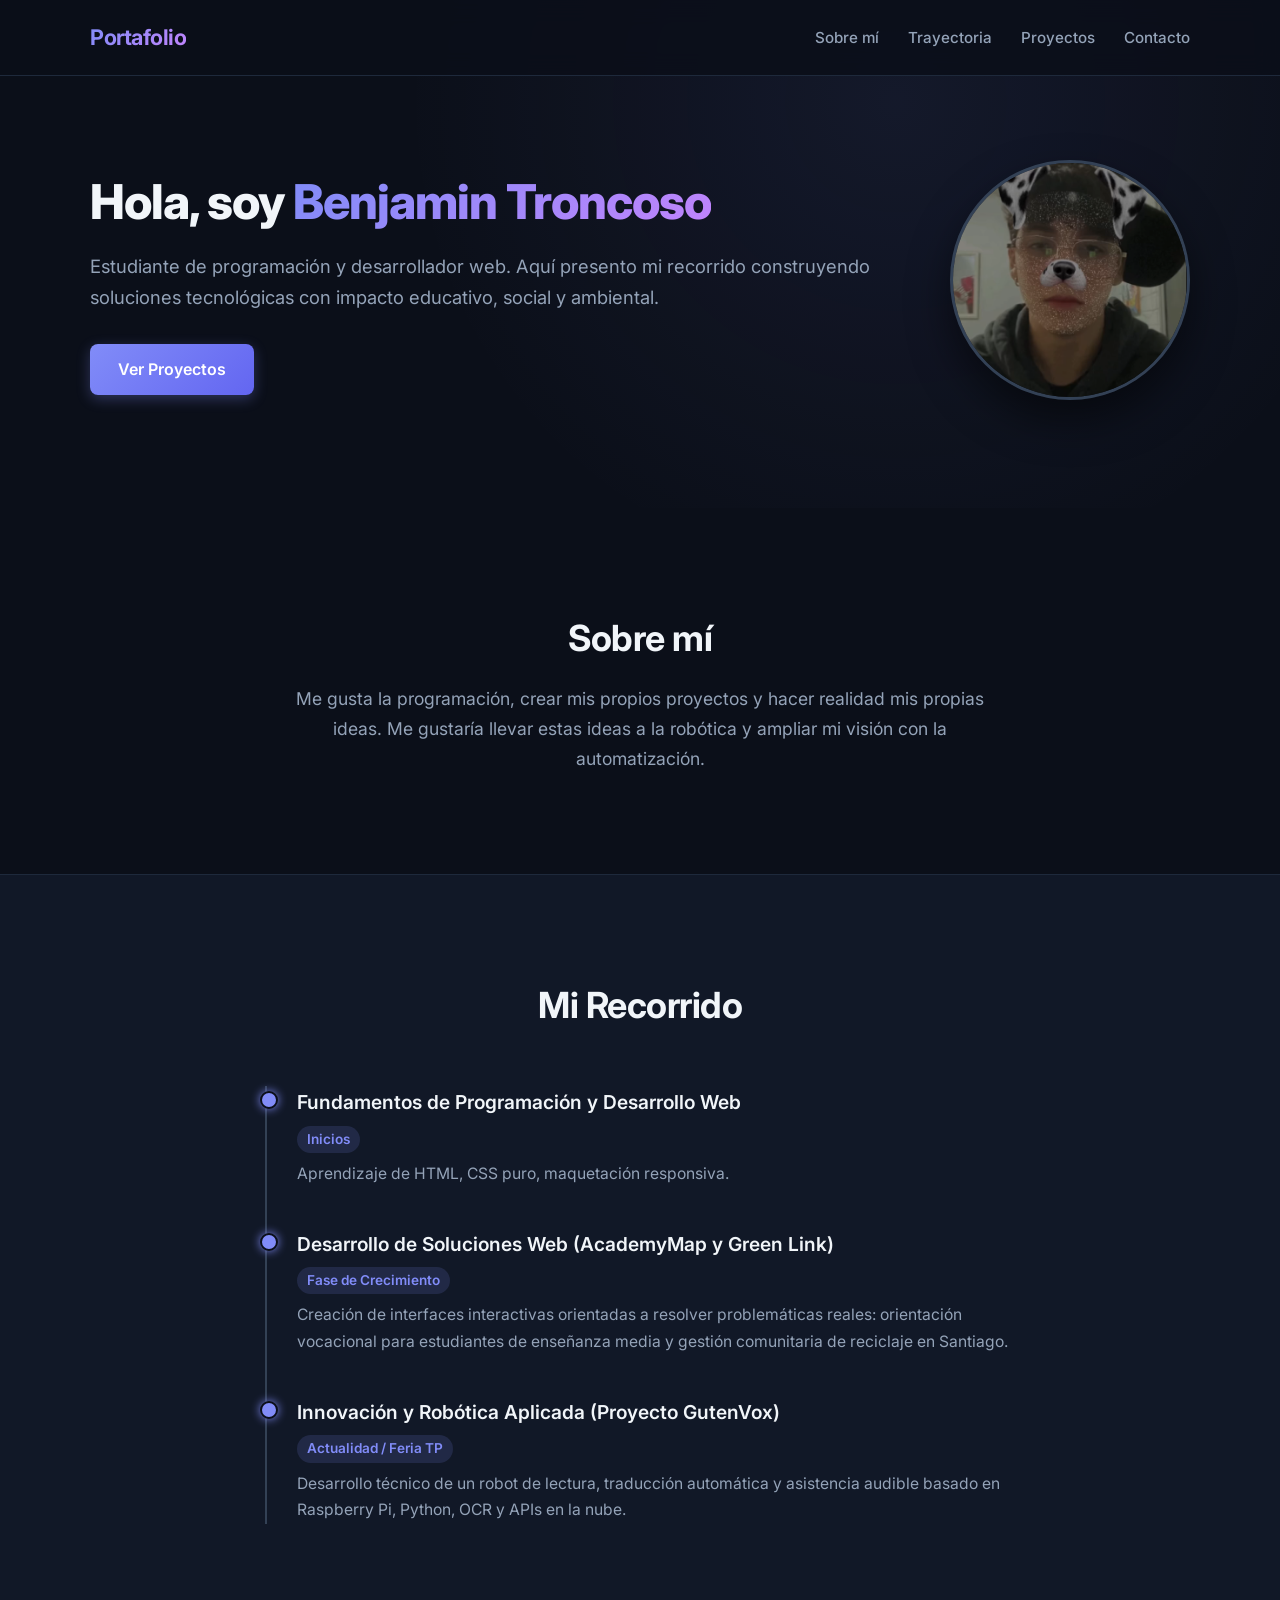
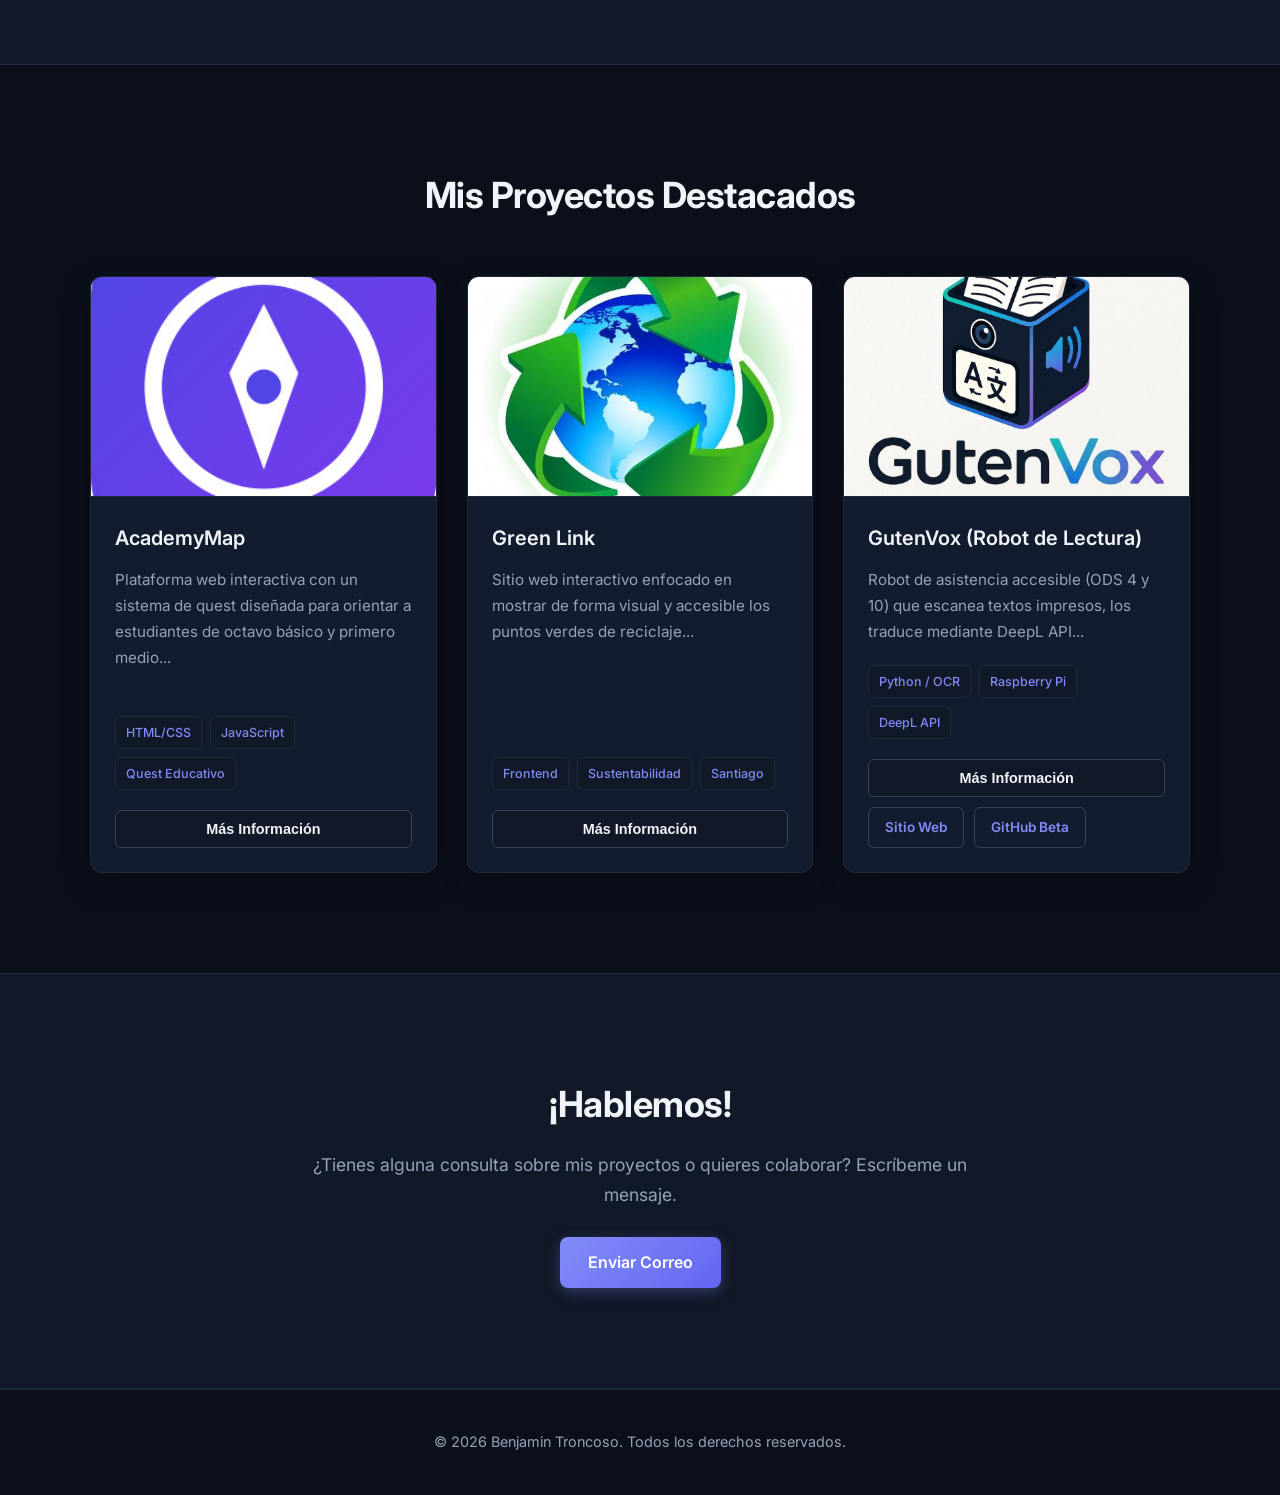
==== index.html @ bd40d774 "ready" ====
<!DOCTYPE html>
<html lang="es">
<head>
    <meta charset="UTF-8">
    <meta name="viewport" content="width=device-width, initial-scale=1.0">
    <title>Benjamin Troncoso | Portafolio de Programación</title>
    <link rel="stylesheet" href="static/css/style.css">
    <link href="https://fonts.googleapis.com/css2?family=Inter:wght@300;400;500;600;700;800&display=swap" rel="stylesheet">
</head>
<body>

    <!-- Header / Barra de Navegación -->
    <header class="header">
        <div class="container nav-container">
            <h1 class="logo"><span>Portafolio</span></h1>
            <nav class="nav">
                <a href="#sobre-mi">Sobre mí</a>
                <a href="#trayectoria">Trayectoria</a>
                <a href="#proyectos">Proyectos</a>
                <a href="#contacto">Contacto</a>
            </nav>
        </div>
    </header>

    <!-- Sección Hero / Presentación -->
    <section class="hero">
        <div class="container hero-content">
            <div class="hero-text">
                <h2>Hola, soy <span class="highlight">Benjamin Troncoso</span></h2>
                <p>Estudiante de programación y desarrollador web. Aquí presento mi recorrido construyendo soluciones tecnológicas con impacto educativo, social y ambiental.</p>
                <a href="#proyectos" class="btn">Ver Proyectos</a>
            </div>
            <div class="hero-image">
                <img src="images/avatar.png" alt="Foto de perfil">
            </div>
        </div>
    </section>

    <!-- Sección Sobre Mí -->
    <section id="sobre-mi" class="section">
        <div class="container">
            <h3 class="section-title">Sobre mí</h3>
            <p class="section-desc">Me gusta la programación, crear mis propios proyectos y hacer realidad mis propias ideas. Me gustaría llevar estas ideas a la robótica y ampliar mi visión con la automatización.</p>
        </div>
    </section>

    <!-- Sección Trayectoria -->
    <section id="trayectoria" class="section bg-light">
        <div class="container">
            <h3 class="section-title">Mi Recorrido</h3>
            <div class="timeline">
                <div class="timeline-item">
                    <h4>Fundamentos de Programación y Desarrollo Web</h4>
                    <span class="date">Inicios</span>
                    <p>Aprendizaje de HTML, CSS puro, maquetación responsiva.</p>
                </div>
                <div class="timeline-item">
                    <h4>Desarrollo de Soluciones Web (AcademyMap y Green Link)</h4>
                    <span class="date">Fase de Crecimiento</span>
                    <p>Creación de interfaces interactivas orientadas a resolver problemáticas reales: orientación vocacional para estudiantes de enseñanza media y gestión comunitaria de reciclaje en Santiago.</p>
                </div>
                <div class="timeline-item">
                    <h4>Innovación y Robótica Aplicada (Proyecto GutenVox)</h4>
                    <span class="date">Actualidad / Feria TP</span>
                    <p>Desarrollo técnico de un robot de lectura, traducción automática y asistencia audible basado en Raspberry Pi, Python, OCR y APIs en la nube.</p>
                </div>
            </div>
        </div>
    </section>

    <!-- Sección Proyectos -->
    <section id="proyectos" class="section">
        <div class="container">
            <h3 class="section-title">Mis Proyectos Destacados</h3>
            <div class="projects-grid">
                
                <!-- Proyecto 1: AcademyMap -->
                <div class="card">
                    <img src="images/academymap.jpg" alt="AcademyMap">
                    <div class="card-body">
                        <div>
                            <h4>AcademyMap</h4>
                            <p>Plataforma web interactiva con un sistema de quest diseñada para orientar a estudiantes de octavo básico y primero medio...</p>
                        </div>
                        <div>
                            <div class="tags">
                                <span>HTML/CSS</span>
                                <span>JavaScript</span>
                                <span>Quest Educativo</span>
                            </div>
                            <button class="btn-info" onclick="openModal('AcademyMap', 'AcademyMap es una plataforma web interactiva desarrollada para facilitar la transición de los estudiantes de educación básica a la enseñanza media. Utiliza un sistema de misiones (quests) gamificado para que los jóvenes descubran sus habilidades y los establecimientos técnico-profesionales que mejor se adapten a su perfil vocacional e intereses personales.', 'HTML/CSS, JavaScript, Quest Educativo')">Más Información</button>
                        </div>
                    </div>
                </div>

                <!-- Proyecto 2: Green Link -->
                <div class="card">
                    <img src="images/greenlink.jpg" alt="Green Link">
                    <div class="card-body">
                        <div>
                            <h4>Green Link</h4>
                            <p>Sitio web interactivo enfocado en mostrar de forma visual y accesible los puntos verdes de reciclaje...</p>
                        </div>
                        <div>
                            <div class="tags">
                                <span>Frontend</span>
                                <span>Sustentabilidad</span>
                                <span>Santiago</span>
                            </div>
                            <button class="btn-info" onclick="openModal('Green Link', 'Green Link es una solución web enfocada en la sustentabilidad urbana en Santiago de Chile. Su objetivo principal es conectar de forma rápida y visual a los ciudadanos con los puntos limpios, contenedores y centros de reciclaje disponibles en distintas comunas, promoviendo la gestión ambiental comunitaria.', 'Frontend, Sustentabilidad, Santiago')">Más Información</button>
                        </div>
                    </div>
                </div>

                <!-- Proyecto 3: GutenVox -->
                <div class="card">
                    <img src="images/gutenvox.jpg" alt="GutenVox">
                    <div class="card-body">
                        <div>
                            <h4>GutenVox (Robot de Lectura)</h4>
                            <p>Robot de asistencia accesible (ODS 4 y 10) que escanea textos impresos, los traduce mediante DeepL API...</p>
                        </div>
                        <div>
                            <div class="tags">
                                <span>Python / OCR</span>
                                <span>Raspberry Pi</span>
                                <span>DeepL API</span>
                            </div>
                            <button class="btn-info" onclick="openModal('GutenVox (Robot de Lectura y Traducción)', 'GutenVox es un proyecto avanzado de innovación tecnológica y robótica aplicada alineado con los Objetivos de Desarrollo Sostenible (ODS 4: Educación de Calidad y ODS 10: Reducción de las Desigualdades). El dispositivo está construido sobre Raspberry Pi con una cámara para escaneo OCR, procesamiento de texto en Python, traducción dinámica a través de DeepL API y síntesis de voz audible. Además, incluye una interfaz web integrada para el control y gestión remota.', 'Python / OCR, Raspberry Pi, DeepL API')">Más Información</button>
                            <div class="project-links" style="margin-top: 10px;">
                                <a href="https://benjaminquepasa.github.io/sitio-web/" target="_blank" class="btn-outline">Sitio Web</a>
                                <a href="https://github.com/ArsuPlayer/GutenVox_Web" target="_blank" class="btn-outline">GitHub Beta</a>
                            </div>
                        </div>
                    </div>
                </div>

            </div>
        </div>
    </section>

    <!-- Ventana Emergente (Modal) -->
    <div id="project-modal" class="modal-overlay">
        <div class="modal-container">
            <button class="modal-close" onclick="closeModal()">&times;</button>
            <h3 id="modal-title">Título del Proyecto</h3>
            <p id="modal-desc">Información detallada...</p>
            <div id="modal-tags" class="tags"></div>
        </div>
    </div>

    <!-- Sección Contacto -->
<section id="contacto" class="section bg-light">
    <div class="container text-center">
        <h3 class="section-title">¡Hablemos!</h3>
        <p class="section-desc">¿Tienes alguna consulta sobre mis proyectos o quieres colaborar? Escríbeme un mensaje.</p>
        <br>
        <a href="https://mail.google.com/mail/?view=cm&fs=1&to=tu-correo@example.com" target="_blank" class="btn">Enviar Correo</a>
    </div>
</section>

    <!-- Footer -->
    <footer class="footer">
        <div class="container">
            <p>&copy; 2026 Benjamin Troncoso. Todos los derechos reservados.</p>
        </div>
    </footer>

    <script src="js/main.js"></script>
</body>
</html>
---- static/css/style.css ----
:root {
    --primary-color: #818cf8;
    --primary-hover: #6366f1;
    --accent-glow: rgba(129, 140, 248, 0.15);
    --text-color: #f1f5f9;
    --text-muted: #94a3b8;
    --bg-color: #0b0f19;
    --bg-card: #131c2e;
    --bg-light: #111827;
    --border-color: #1e293b;
    --border-hover: #334155;
}

* {
    margin: 0;
    padding: 0;
    box-sizing: border-box;
    scroll-behavior: smooth;
}

body {
    font-family: 'Inter', sans-serif;
    color: var(--text-color);
    background-color: var(--bg-color);
    line-height: 1.7;
}

.container {
    width: 90%;
    max-width: 1100px;
    margin: 0 auto;
}

/* Header / Barra de Navegación con Efecto Glassmorphism */
.header {
    background: rgba(11, 15, 25, 0.85);
    backdrop-filter: blur(12px);
    -webkit-backdrop-filter: blur(12px);
    border-bottom: 1px solid var(--border-color);
    position: fixed;
    top: 0;
    width: 100%;
    z-index: 1000;
}

.nav-container {
    display: flex;
    justify-content: space-between;
    align-items: center;
    height: 75px;
}

.logo {
    font-size: 1.35rem;
    font-weight: 700;
    letter-spacing: -0.5px;
}

.logo span {
    background: linear-gradient(135deg, #818cf8, #c084fc);
    -webkit-background-clip: text;
    -webkit-text-fill-color: transparent;
}

.nav a {
    text-decoration: none;
    color: var(--text-muted);
    margin-left: 25px;
    font-weight: 500;
    font-size: 0.95rem;
    transition: color 0.3s ease;
}

.nav a:hover {
    color: var(--primary-color);
}

/* Sección Hero */
.hero {
    padding: 160px 0 100px;
    background: radial-gradient(circle at 70% 20%, rgba(129, 140, 248, 0.08) 0%, transparent 50%), var(--bg-color);
}

.hero-content {
    display: flex;
    align-items: center;
    justify-content: space-between;
    gap: 50px;
}

.hero-text {
    flex: 1;
}

.hero-text h2 {
    font-size: 3rem;
    font-weight: 800;
    margin-bottom: 20px;
    line-height: 1.2;
    letter-spacing: -1px;
}

.highlight {
    background: linear-gradient(135deg, #818cf8, #c084fc);
    -webkit-background-clip: text;
    -webkit-text-fill-color: transparent;
}

.hero-text p {
    font-size: 1.15rem;
    color: var(--text-muted);
    margin-bottom: 30px;
}

.hero-image {
    position: relative;
}

.hero-image::after {
    content: '';
    position: absolute;
    inset: -10px;
    border-radius: 50%;
    background: linear-gradient(135deg, var(--primary-color), #c084fc);
    z-index: -1;
    opacity: 0.3;
    filter: blur(15px);
}

.hero-image img {
    width: 240px;
    height: 240px;
    border-radius: 50%;
    object-fit: cover;
    border: 3px solid var(--border-hover);
    box-shadow: 0 20px 40px rgba(0, 0, 0, 0.5);
}

/* Botones */
.btn {
    display: inline-block;
    background: linear-gradient(135deg, var(--primary-color), #6366f1);
    color: #fff;
    padding: 12px 28px;
    border-radius: 8px;
    text-decoration: none;
    font-weight: 600;
    box-shadow: 0 4px 14px rgba(129, 140, 248, 0.3);
    transition: all 0.3s ease;
}

.btn:hover {
    transform: translateY(-2px);
    box-shadow: 0 6px 20px rgba(129, 140, 248, 0.45);
    background: linear-gradient(135deg, #6366f1, #4f46e5);
}

.project-links {
    margin-top: 15px;
    display: flex;
    gap: 10px;
}

.btn-outline {
    display: inline-block;
    border: 1px solid var(--border-hover);
    background: var(--bg-card);
    color: var(--primary-color);
    padding: 8px 16px;
    border-radius: 6px;
    text-decoration: none;
    font-size: 0.85rem;
    font-weight: 600;
    transition: all 0.3s ease;
}

.btn-outline:hover {
    border-color: var(--primary-color);
    background: var(--accent-glow);
    transform: translateY(-2px);
}

/* Botón de Información para Modal */
.btn-info {
    width: 100%;
    background: var(--bg-light);
    border: 1px solid var(--border-hover);
    color: var(--text-color);
    padding: 10px;
    border-radius: 6px;
    font-weight: 600;
    font-size: 0.9rem;
    cursor: pointer;
    margin-top: 15px;
    transition: all 0.3s ease;
}

.btn-info:hover {
    background: var(--accent-glow);
    border-color: var(--primary-color);
    color: var(--primary-color);
}

/* Secciones Generales */
.section {
    padding: 100px 0;
}

.bg-light {
    background-color: var(--bg-light);
    border-top: 1px solid var(--border-color);
    border-bottom: 1px solid var(--border-color);
}

.section-title {
    font-size: 2.25rem;
    font-weight: 700;
    margin-bottom: 15px;
    text-align: center;
    letter-spacing: -0.5px;
}

.section-desc {
    max-width: 700px;
    margin: 0 auto;
    text-align: center;
    color: var(--text-muted);
    font-size: 1.1rem;
}

/* Timeline / Trayectoria */
.timeline {
    max-width: 750px;
    margin: 50px auto 0;
    border-left: 2px solid var(--border-hover);
    padding-left: 30px;
    position: relative;
}

.timeline-item {
    margin-bottom: 40px;
    position: relative;
}

.timeline-item::before {
    content: '';
    position: absolute;
    left: -37px;
    top: 5px;
    width: 14px;
    height: 14px;
    border-radius: 50%;
    background: var(--primary-color);
    box-shadow: 0 0 10px var(--primary-color);
    border: 2px solid var(--bg-color);
}

.timeline-item h4 {
    font-size: 1.2rem;
    font-weight: 600;
    color: var(--text-color);
    margin-bottom: 6px;
}

.date {
    display: inline-block;
    font-size: 0.85rem;
    color: var(--primary-color);
    font-weight: 600;
    margin-bottom: 8px;
    background: var(--accent-glow);
    padding: 2px 10px;
    border-radius: 20px;
}

.timeline-item p {
    color: var(--text-muted);
    font-size: 0.98rem;
}

/* Proyectos Grid */
.projects-grid {
    display: grid;
    grid-template-columns: repeat(auto-fit, minmax(320px, 1fr));
    gap: 30px;
    margin-top: 50px;
}

.card {
    background: var(--bg-card);
    border: 1px solid var(--border-color);
    border-radius: 12px;
    overflow: hidden;
    transition: all 0.3s ease;
    display: flex;
    flex-direction: column;
    justify-content: space-between;
    box-shadow: 0 10px 30px rgba(0, 0, 0, 0.2);
}

.card:hover {
    transform: translateY(-6px);
    border-color: var(--border-hover);
    box-shadow: 0 20px 40px rgba(0, 0, 0, 0.4);
}

.card img {
    width: 100%;
    height: 220px;
    object-fit: cover;
    border-bottom: 1px solid var(--border-color);
    transition: transform 0.5s ease;
}

.card:hover img {
    transform: scale(1.03);
}

.card-body {
    padding: 24px;
    flex-grow: 1;
    display: flex;
    flex-direction: column;
    justify-content: space-between;
}

.card-body h4 {
    font-size: 1.25rem;
    font-weight: 600;
    margin-bottom: 12px;
    color: var(--text-color);
}

.card-body p {
    color: var(--text-muted);
    font-size: 0.95rem;
    margin-bottom: 20px;
}

.tags {
    display: flex;
    flex-wrap: wrap;
    gap: 8px;
    margin-bottom: 5px;
}

.tags span {
    background: var(--bg-light);
    border: 1px solid var(--border-color);
    color: var(--primary-color);
    padding: 5px 10px;
    font-size: 0.78rem;
    font-weight: 500;
    border-radius: 6px;
}

/* Ventana Emergente (Modal) */
.modal-overlay {
    position: fixed;
    top: 0;
    left: 0;
    width: 100%;
    height: 100%;
    background: rgba(11, 15, 25, 0.8);
    backdrop-filter: blur(8px);
    -webkit-backdrop-filter: blur(8px);
    display: flex;
    justify-content: center;
    align-items: center;
    opacity: 0;
    visibility: hidden;
    transition: all 0.3s ease;
    z-index: 2000;
}

.modal-overlay.active {
    opacity: 1;
    visibility: visible;
}

.modal-container {
    background: var(--bg-card);
    border: 1px solid var(--border-hover);
    padding: 35px;
    border-radius: 16px;
    max-width: 550px;
    width: 90%;
    position: relative;
    box-shadow: 0 25px 50px rgba(0, 0, 0, 0.6);
    transform: translateY(20px);
    transition: transform 0.3s ease;
}

.modal-overlay.active .modal-container {
    transform: translateY(0);
}

.modal-close {
    position: absolute;
    top: 15px;
    right: 20px;
    background: none;
    border: none;
    color: var(--text-muted);
    font-size: 2rem;
    cursor: pointer;
    transition: color 0.2s;
    line-height: 1;
}

.modal-close:hover {
    color: var(--text-color);
}

.modal-container h3 {
    font-size: 1.5rem;
    font-weight: 700;
    margin-bottom: 15px;
    color: var(--text-color);
}

.modal-container p {
    color: var(--text-muted);
    font-size: 1.05rem;
    line-height: 1.6;
    margin-bottom: 25px;
}

/* Footer */
.footer {
    text-align: center;
    padding: 40px 0;
    border-top: 1px solid var(--border-color);
    font-size: 0.9rem;
    color: var(--text-muted);
    background: var(--bg-color);
}

.text-center {
    text-align: center;
}

/* Responsive para dispositivos móviles */
@media (max-width: 768px) {
    .hero-content {
        flex-direction: column-reverse;
        text-align: center;
    }
    .hero-text h2 {
        font-size: 2.25rem;
    }
    .project-links {
        justify-content: center;
    }
    .nav {
        display: none; 
    }
}
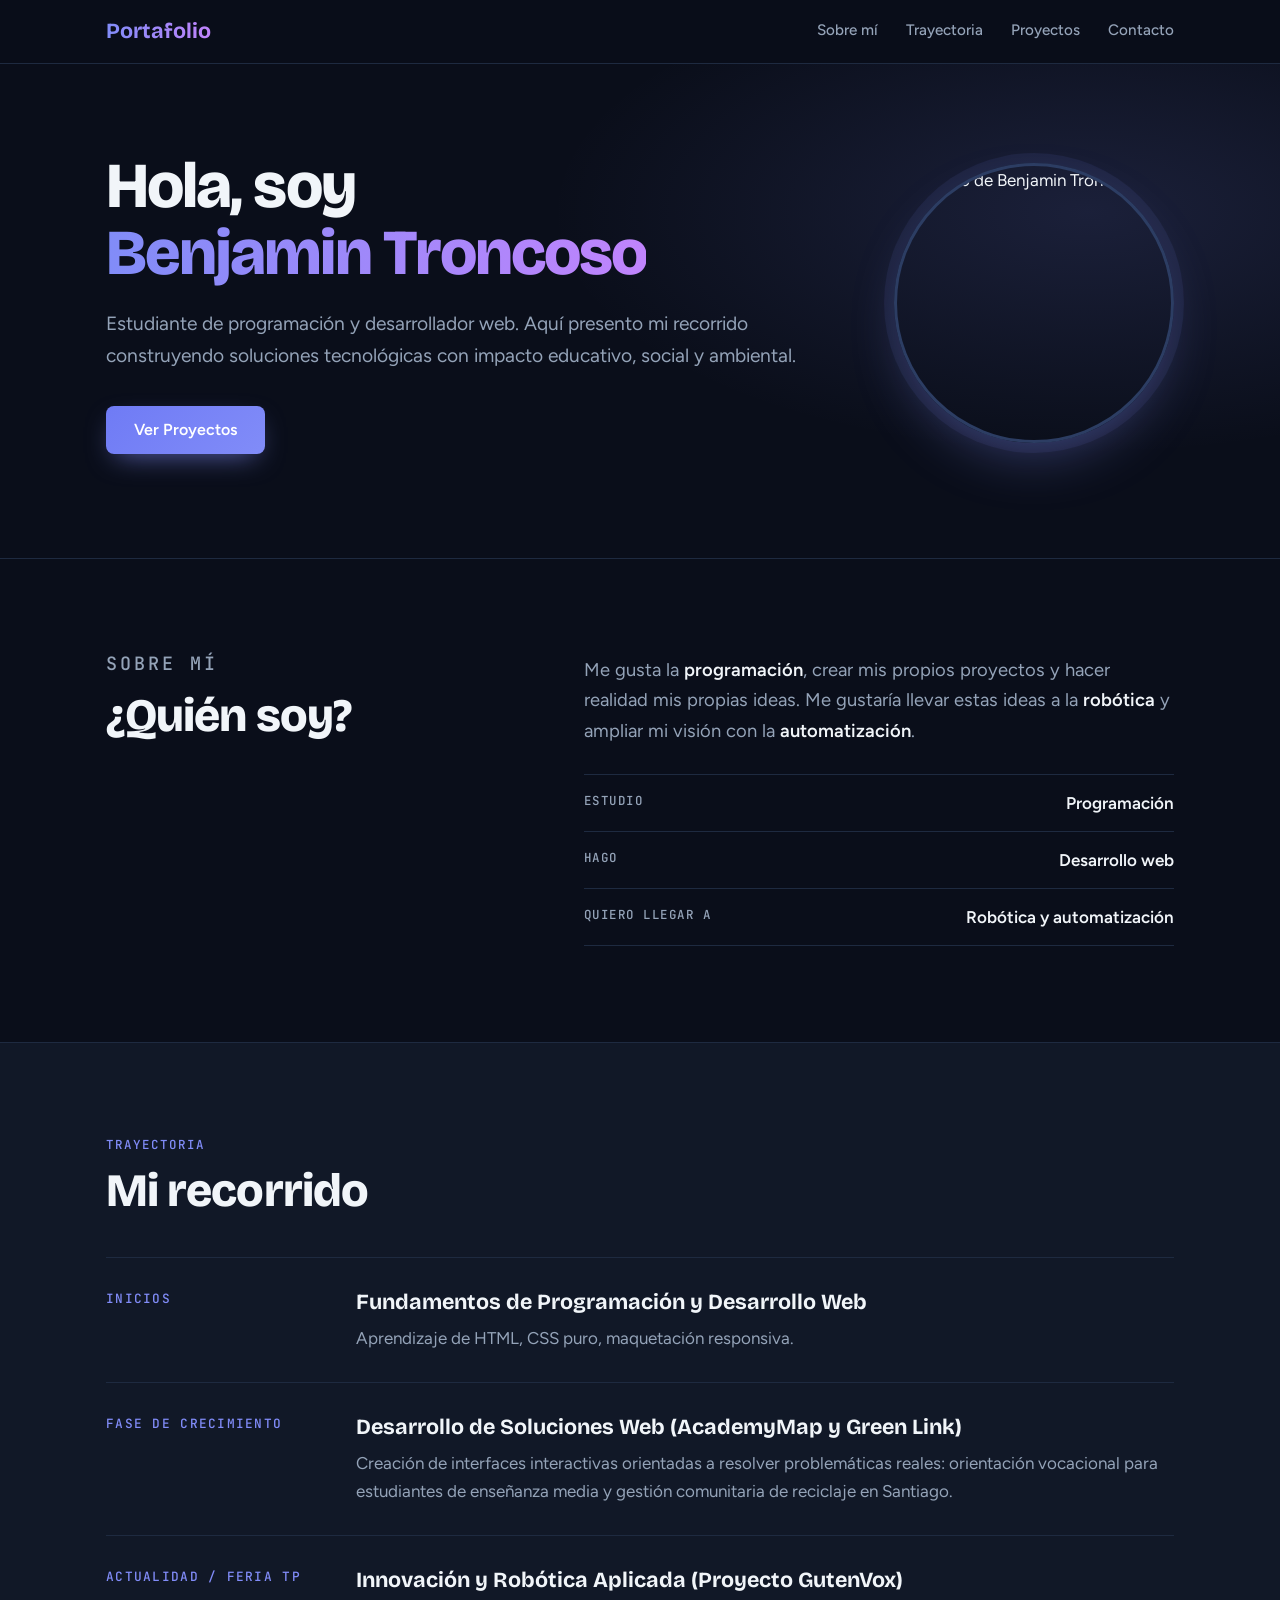
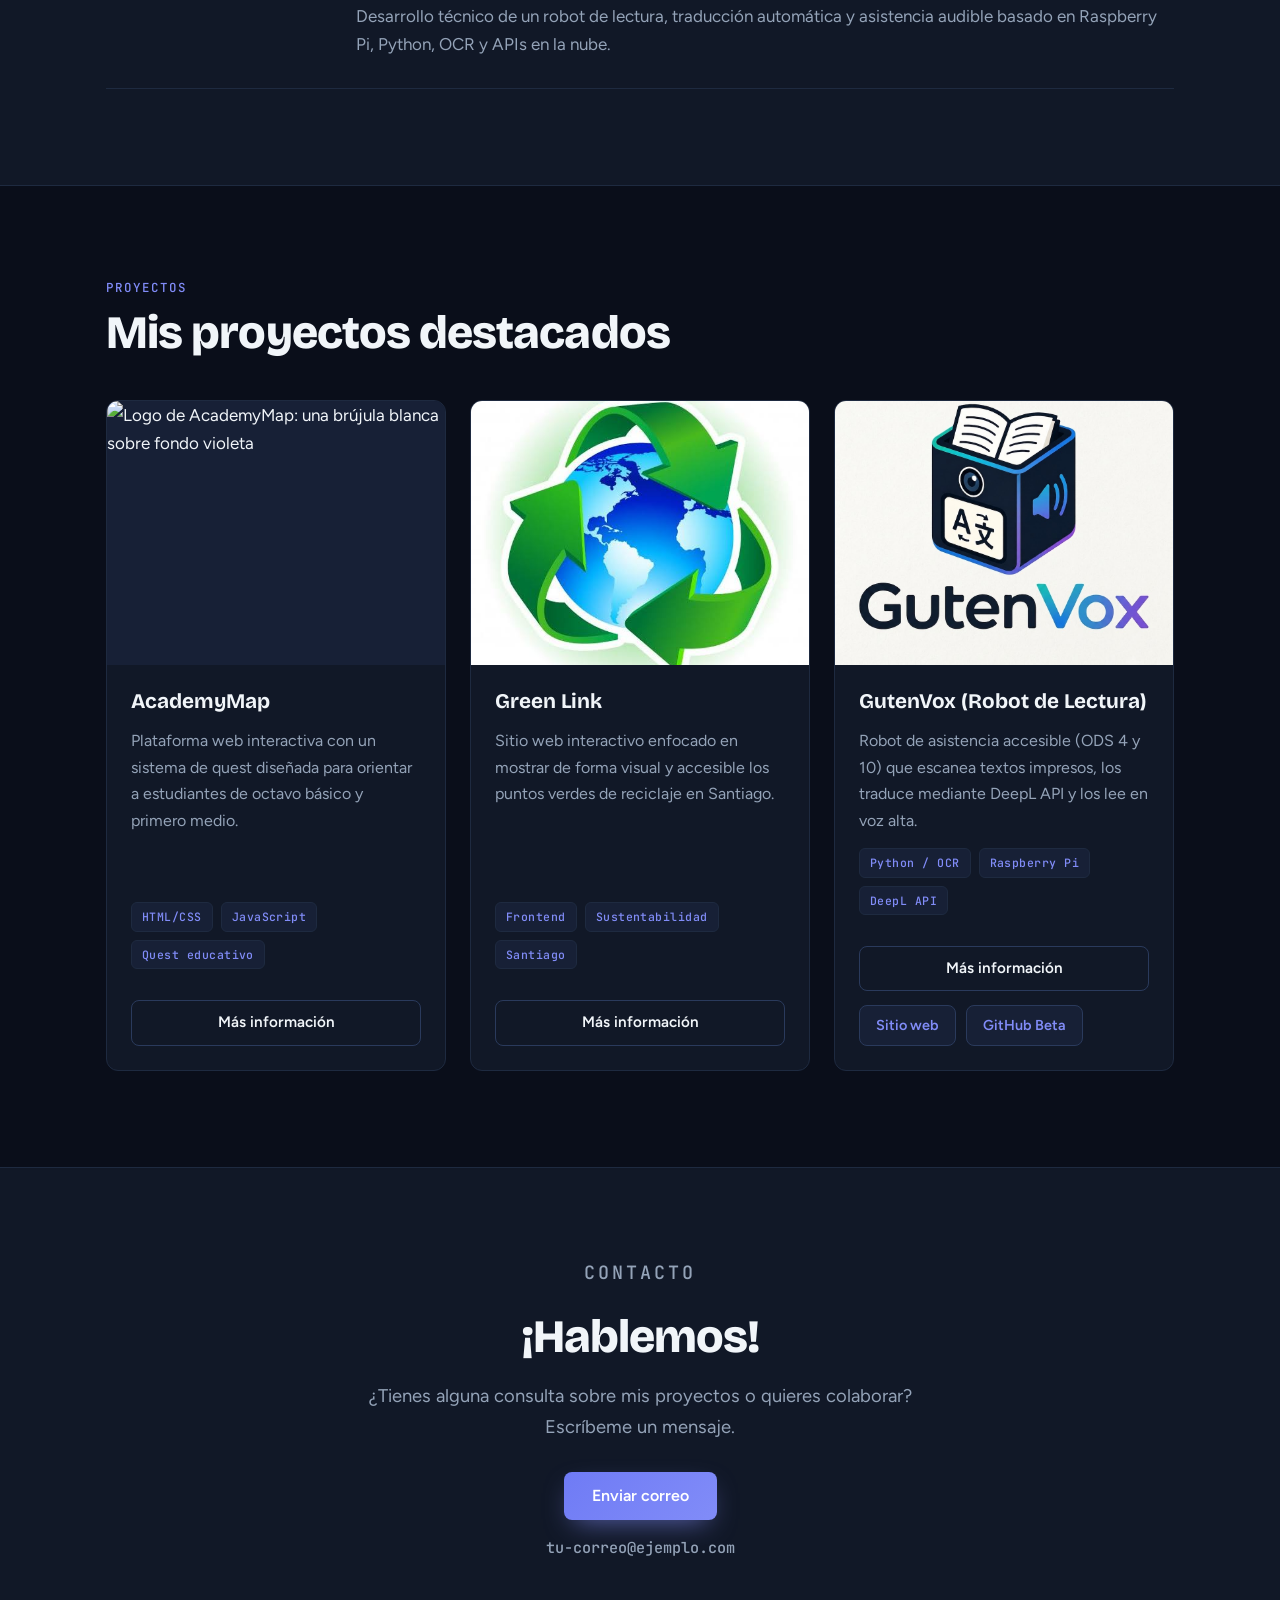
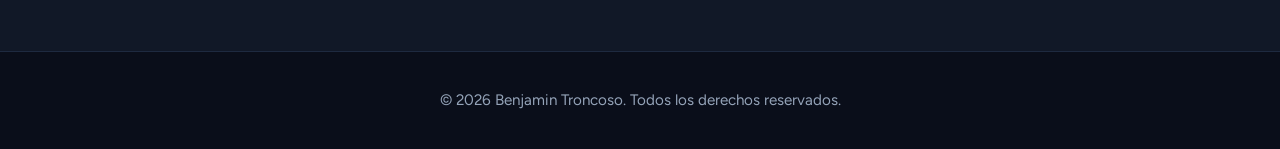
==== commit 1d111aab: "ready" ====
--- a/index.html
+++ b/index.html
@@ -1,171 +1,146 @@
 <!DOCTYPE html>
 <html lang="es">
 <head>
-    <meta charset="UTF-8">
-    <meta name="viewport" content="width=device-width, initial-scale=1.0">
-    <title>Benjamin Troncoso | Portafolio de Programación</title>
-    <link rel="stylesheet" href="static/css/style.css">
-    <link href="https://fonts.googleapis.com/css2?family=Inter:wght@300;400;500;600;700;800&display=swap" rel="stylesheet">
+  <meta charset="UTF-8">
+  <meta name="viewport" content="width=device-width, initial-scale=1">
+  <title>Portafolio | Benjamin Troncoso</title>
+  <link rel="preconnect" href="https://fonts.googleapis.com">
+  <link rel="preconnect" href="https://fonts.gstatic.com" crossorigin>
+  <link rel="stylesheet" href="https://fonts.googleapis.com/css2?family=Bricolage+Grotesque:opsz,wght@12..96,600;12..96,700;12..96,800&family=Figtree:wght@400;500;600&family=JetBrains+Mono:wght@500&display=swap">
+  <link rel="stylesheet" href="static/css/style.css">
 </head>
 <body>
+<header class="top">
+  <div class="wrap">
+    <a class="brand" href="#inicio">Portafolio</a>
+    <nav aria-label="Principal">
+      <a href="#sobre-mi">Sobre mí</a>
+      <a href="#trayectoria">Trayectoria</a>
+      <a href="#proyectos">Proyectos</a>
+      <a href="#contacto">Contacto</a>
+    </nav>
+  </div>
+</header>
 
-    <!-- Header / Barra de Navegación -->
-    <header class="header">
-        <div class="container nav-container">
-            <h1 class="logo"><span>Portafolio</span></h1>
-            <nav class="nav">
-                <a href="#sobre-mi">Sobre mí</a>
-                <a href="#trayectoria">Trayectoria</a>
-                <a href="#proyectos">Proyectos</a>
-                <a href="#contacto">Contacto</a>
-            </nav>
+<main>
+  <section class="hero" id="inicio">
+    <div class="wrap">
+      <div>
+        <h1>Hola, soy <span class="grad">Benjamin Troncoso</span></h1>
+        <p>Estudiante de programación y desarrollador web. Aquí presento mi recorrido construyendo soluciones tecnológicas con impacto educativo, social y ambiental.</p>
+        <div class="btns">
+          <a class="btn" href="#proyectos">Ver Proyectos</a>
         </div>
-    </header>
+      </div>
+      <img class="photo" src="images/foto.jpg" alt="Retrato de Benjamin Troncoso" width="280" height="280">
+    </div>
+  </section>
 
-    <!-- Sección Hero / Presentación -->
-    <section class="hero">
-        <div class="container hero-content">
-            <div class="hero-text">
-                <h2>Hola, soy <span class="highlight">Benjamin Troncoso</span></h2>
-                <p>Estudiante de programación y desarrollador web. Aquí presento mi recorrido construyendo soluciones tecnológicas con impacto educativo, social y ambiental.</p>
-                <a href="#proyectos" class="btn">Ver Proyectos</a>
+  <section id="sobre-mi">
+    <div class="wrap about">
+      <div>
+        <p class="eyebrow">Sobre mí</p>
+        <h2>¿Quién soy?</h2>
+      </div>
+      <div>
+        <p>Me gusta la <strong>programación</strong>, crear mis propios proyectos y hacer realidad mis propias ideas. Me gustaría llevar estas ideas a la <strong>robótica</strong> y ampliar mi visión con la <strong>automatización</strong>.</p>
+        <ul class="focus">
+          <li><span>Estudio</span><span>Programación</span></li>
+          <li><span>Hago</span><span>Desarrollo web</span></li>
+          <li><span>Quiero llegar a</span><span>Robótica y automatización</span></li>
+        </ul>
+      </div>
+    </div>
+  </section>
+
+  <section class="alt" id="trayectoria">
+    <div class="wrap">
+      <p class="eyebrow">Trayectoria</p>
+      <h2>Mi recorrido</h2>
+      <div class="steps">
+        <article class="step">
+          <div class="when">Inicios</div>
+          <div>
+            <h3>Fundamentos de Programación y Desarrollo Web</h3>
+            <p>Aprendizaje de HTML, CSS puro, maquetación responsiva.</p>
+          </div>
+        </article>
+        <article class="step">
+          <div class="when">Fase de crecimiento</div>
+          <div>
+            <h3>Desarrollo de Soluciones Web (AcademyMap y Green Link)</h3>
+            <p>Creación de interfaces interactivas orientadas a resolver problemáticas reales: orientación vocacional para estudiantes de enseñanza media y gestión comunitaria de reciclaje en Santiago.</p>
+          </div>
+        </article>
+        <article class="step">
+          <div class="when">Actualidad / Feria TP</div>
+          <div>
+            <h3>Innovación y Robótica Aplicada (Proyecto GutenVox)</h3>
+            <p>Desarrollo técnico de un robot de lectura, traducción automática y asistencia audible basado en Raspberry Pi, Python, OCR y APIs en la nube.</p>
+          </div>
+        </article>
+      </div>
+    </div>
+  </section>
+
+  <section id="proyectos">
+    <div class="wrap">
+      <p class="eyebrow">Proyectos</p>
+      <h2>Mis proyectos destacados</h2>
+      <div class="cards">
+        <article class="card">
+          <img src="images/academymap.svg" alt="Logo de AcademyMap: una brújula blanca sobre fondo violeta" width="396" height="264">
+          <div class="body">
+            <h3>AcademyMap</h3>
+            <p class="desc">Plataforma web interactiva con un sistema de quest diseñada para orientar a estudiantes de octavo básico y primero medio.</p>
+            <ul class="tags"><li>HTML/CSS</li><li>JavaScript</li><li>Quest educativo</li></ul>
+            <button class="more" type="button" aria-expanded="false" aria-controls="d1">Más información</button>
+            <p class="detail" id="d1" hidden>Interfaz interactiva de orientación vocacional para estudiantes de enseñanza media.</p>
+          </div>
+        </article>
+
+        <article class="card">
+          <img src="images/greenlink.jpg" alt="Logo de Green Link: un globo terráqueo rodeado de flechas verdes de reciclaje" width="396" height="264">
+          <div class="body">
+            <h3>Green Link</h3>
+            <p class="desc">Sitio web interactivo enfocado en mostrar de forma visual y accesible los puntos verdes de reciclaje en Santiago.</p>
+            <ul class="tags"><li>Frontend</li><li>Sustentabilidad</li><li>Santiago</li></ul>
+            <button class="more" type="button" aria-expanded="false" aria-controls="d2">Más información</button>
+            <p class="detail" id="d2" hidden>Gestión comunitaria de reciclaje en Santiago, con una interfaz pensada para encontrar puntos verdes con facilidad.</p>
+          </div>
+        </article>
+
+        <article class="card">
+          <img src="images/gutenvox.jpg" alt="Logo de GutenVox: un libro dentro de un cubo con ícono de traducción y sonido" width="396" height="264">
+          <div class="body">
+            <h3>GutenVox (Robot de Lectura)</h3>
+            <p class="desc">Robot de asistencia accesible (ODS 4 y 10) que escanea textos impresos, los traduce mediante DeepL API y los lee en voz alta.</p>
+            <ul class="tags"><li>Python / OCR</li><li>Raspberry Pi</li><li>DeepL API</li></ul>
+            <button class="more" type="button" aria-expanded="false" aria-controls="d3">Más información</button>
+            <p class="detail" id="d3" hidden>Robot de lectura, traducción automática y asistencia audible basado en Raspberry Pi, Python, OCR y APIs en la nube. Proyecto de la Feria TP.</p>
+            <div class="links">
+              <a href="#" rel="noopener">Sitio web</a>
+              <a href="#" rel="noopener">GitHub Beta</a>
             </div>
-            <div class="hero-image">
-                <img src="images/avatar.png" alt="Foto de perfil">
-            </div>
-        </div>
-    </section>
+          </div>
+        </article>
+      </div>
+    </div>
+  </section>
 
-    <!-- Sección Sobre Mí -->
-    <section id="sobre-mi" class="section">
-        <div class="container">
-            <h3 class="section-title">Sobre mí</h3>
-            <p class="section-desc">Me gusta la programación, crear mis propios proyectos y hacer realidad mis propias ideas. Me gustaría llevar estas ideas a la robótica y ampliar mi visión con la automatización.</p>
-        </div>
-    </section>
+  <section class="alt contact" id="contacto">
+    <div class="wrap">
+      <p class="eyebrow">Contacto</p>
+      <h2>¡Hablemos!</h2>
+      <p>¿Tienes alguna consulta sobre mis proyectos o quieres colaborar? Escríbeme un mensaje.</p>
+      <a class="btn" href="mailto:tu-correo@ejemplo.com">Enviar correo</a>
+      <div class="mail">tu-correo@ejemplo.com</div>
+    </div>
+  </section>
+</main>
 
-    <!-- Sección Trayectoria -->
-    <section id="trayectoria" class="section bg-light">
-        <div class="container">
-            <h3 class="section-title">Mi Recorrido</h3>
-            <div class="timeline">
-                <div class="timeline-item">
-                    <h4>Fundamentos de Programación y Desarrollo Web</h4>
-                    <span class="date">Inicios</span>
-                    <p>Aprendizaje de HTML, CSS puro, maquetación responsiva.</p>
-                </div>
-                <div class="timeline-item">
-                    <h4>Desarrollo de Soluciones Web (AcademyMap y Green Link)</h4>
-                    <span class="date">Fase de Crecimiento</span>
-                    <p>Creación de interfaces interactivas orientadas a resolver problemáticas reales: orientación vocacional para estudiantes de enseñanza media y gestión comunitaria de reciclaje en Santiago.</p>
-                </div>
-                <div class="timeline-item">
-                    <h4>Innovación y Robótica Aplicada (Proyecto GutenVox)</h4>
-                    <span class="date">Actualidad / Feria TP</span>
-                    <p>Desarrollo técnico de un robot de lectura, traducción automática y asistencia audible basado en Raspberry Pi, Python, OCR y APIs en la nube.</p>
-                </div>
-            </div>
-        </div>
-    </section>
+<footer>© 2026 Benjamin Troncoso. Todos los derechos reservados.</footer>
 
-    <!-- Sección Proyectos -->
-    <section id="proyectos" class="section">
-        <div class="container">
-            <h3 class="section-title">Mis Proyectos Destacados</h3>
-            <div class="projects-grid">
-                
-                <!-- Proyecto 1: AcademyMap -->
-                <div class="card">
-                    <img src="images/academymap.jpg" alt="AcademyMap">
-                    <div class="card-body">
-                        <div>
-                            <h4>AcademyMap</h4>
-                            <p>Plataforma web interactiva con un sistema de quest diseñada para orientar a estudiantes de octavo básico y primero medio...</p>
-                        </div>
-                        <div>
-                            <div class="tags">
-                                <span>HTML/CSS</span>
-                                <span>JavaScript</span>
-                                <span>Quest Educativo</span>
-                            </div>
-                            <button class="btn-info" onclick="openModal('AcademyMap', 'AcademyMap es una plataforma web interactiva desarrollada para facilitar la transición de los estudiantes de educación básica a la enseñanza media. Utiliza un sistema de misiones (quests) gamificado para que los jóvenes descubran sus habilidades y los establecimientos técnico-profesionales que mejor se adapten a su perfil vocacional e intereses personales.', 'HTML/CSS, JavaScript, Quest Educativo')">Más Información</button>
-                        </div>
-                    </div>
-                </div>
-
-                <!-- Proyecto 2: Green Link -->
-                <div class="card">
-                    <img src="images/greenlink.jpg" alt="Green Link">
-                    <div class="card-body">
-                        <div>
-                            <h4>Green Link</h4>
-                            <p>Sitio web interactivo enfocado en mostrar de forma visual y accesible los puntos verdes de reciclaje...</p>
-                        </div>
-                        <div>
-                            <div class="tags">
-                                <span>Frontend</span>
-                                <span>Sustentabilidad</span>
-                                <span>Santiago</span>
-                            </div>
-                            <button class="btn-info" onclick="openModal('Green Link', 'Green Link es una solución web enfocada en la sustentabilidad urbana en Santiago de Chile. Su objetivo principal es conectar de forma rápida y visual a los ciudadanos con los puntos limpios, contenedores y centros de reciclaje disponibles en distintas comunas, promoviendo la gestión ambiental comunitaria.', 'Frontend, Sustentabilidad, Santiago')">Más Información</button>
-                        </div>
-                    </div>
-                </div>
-
-                <!-- Proyecto 3: GutenVox -->
-                <div class="card">
-                    <img src="images/gutenvox.jpg" alt="GutenVox">
-                    <div class="card-body">
-                        <div>
-                            <h4>GutenVox (Robot de Lectura)</h4>
-                            <p>Robot de asistencia accesible (ODS 4 y 10) que escanea textos impresos, los traduce mediante DeepL API...</p>
-                        </div>
-                        <div>
-                            <div class="tags">
-                                <span>Python / OCR</span>
-                                <span>Raspberry Pi</span>
-                                <span>DeepL API</span>
-                            </div>
-                            <button class="btn-info" onclick="openModal('GutenVox (Robot de Lectura y Traducción)', 'GutenVox es un proyecto avanzado de innovación tecnológica y robótica aplicada alineado con los Objetivos de Desarrollo Sostenible (ODS 4: Educación de Calidad y ODS 10: Reducción de las Desigualdades). El dispositivo está construido sobre Raspberry Pi con una cámara para escaneo OCR, procesamiento de texto en Python, traducción dinámica a través de DeepL API y síntesis de voz audible. Además, incluye una interfaz web integrada para el control y gestión remota.', 'Python / OCR, Raspberry Pi, DeepL API')">Más Información</button>
-                            <div class="project-links" style="margin-top: 10px;">
-                                <a href="https://benjaminquepasa.github.io/sitio-web/" target="_blank" class="btn-outline">Sitio Web</a>
-                                <a href="https://github.com/ArsuPlayer/GutenVox_Web" target="_blank" class="btn-outline">GitHub Beta</a>
-                            </div>
-                        </div>
-                    </div>
-                </div>
-
-            </div>
-        </div>
-    </section>
-
-    <!-- Ventana Emergente (Modal) -->
-    <div id="project-modal" class="modal-overlay">
-        <div class="modal-container">
-            <button class="modal-close" onclick="closeModal()">&times;</button>
-            <h3 id="modal-title">Título del Proyecto</h3>
-            <p id="modal-desc">Información detallada...</p>
-            <div id="modal-tags" class="tags"></div>
-        </div>
-    </div>
-
-    <!-- Sección Contacto -->
-<section id="contacto" class="section bg-light">
-    <div class="container text-center">
-        <h3 class="section-title">¡Hablemos!</h3>
-        <p class="section-desc">¿Tienes alguna consulta sobre mis proyectos o quieres colaborar? Escríbeme un mensaje.</p>
-        <br>
-        <a href="https://mail.google.com/mail/?view=cm&fs=1&to=tu-correo@example.com" target="_blank" class="btn">Enviar Correo</a>
-    </div>
-</section>
-
-    <!-- Footer -->
-    <footer class="footer">
-        <div class="container">
-            <p>&copy; 2026 Benjamin Troncoso. Todos los derechos reservados.</p>
-        </div>
-    </footer>
-
-    <script src="js/main.js"></script>
+<script src="js/main.js"></script>
 </body>
 </html>
--- a/static/css/style.css
+++ b/static/css/style.css
@@ -1,458 +1,106 @@
+/* Layout: barra superior fija, secciones en bandas alternas con etiqueta pequeña + título, como el sitio de referencia. Paleta oscura del portafolio anterior. */
 :root {
-    --primary-color: #818cf8;
-    --primary-hover: #6366f1;
-    --accent-glow: rgba(129, 140, 248, 0.15);
-    --text-color: #f1f5f9;
-    --text-muted: #94a3b8;
-    --bg-color: #0b0f19;
-    --bg-card: #131c2e;
-    --bg-light: #111827;
-    --border-color: #1e293b;
-    --border-hover: #334155;
+  --bg: #0a0e1a;
+  --band: #111827;
+  --fg: #f1f5f9;
+  --muted: #94a3b8;
+  --line: #1e2a40;
+  --accent: #818cf8;
+  --accent-2: #c084fc;
+  --accent-ink: #0a0e1a;
+  --chip: #172036;
+  --font-display: "Bricolage Grotesque", "Segoe UI", system-ui, sans-serif;
+  --font-body: "Figtree", "Segoe UI", system-ui, sans-serif;
+  --font-mono: "JetBrains Mono", ui-monospace, Menlo, monospace;
+  color-scheme: dark;
 }
+* { box-sizing: border-box; }
+html { scroll-behavior: smooth; }
+body {
+  margin: 0;
+  background: var(--bg); color: var(--fg);
+  font: 400 1.0625rem/1.65 var(--font-body);
+  -webkit-font-smoothing: antialiased;
+}
+@media (prefers-reduced-motion: reduce) { html { scroll-behavior: auto; } * { transition: none !important; } }
+a { color: inherit; text-decoration: none; }
+img { max-width: 100%; }
+:focus-visible { outline: 2px solid var(--accent-2); outline-offset: 3px; border-radius: 4px; }
+.wrap { max-width: 1100px; margin: 0 auto; padding-left: max(16px, env(safe-area-inset-left, 0px)); padding-right: max(16px, env(safe-area-inset-right, 0px)); }
 
-* {
-    margin: 0;
-    padding: 0;
-    box-sizing: border-box;
-    scroll-behavior: smooth;
-}
+/* Barra superior */
+header.top { position: sticky; top: env(safe-area-inset-top, 0px); z-index: 20; background: rgba(10,14,26,.92); backdrop-filter: blur(10px); border-bottom: 1px solid var(--line); }
+header.top .wrap { display: flex; align-items: center; justify-content: space-between; gap: 8px 24px; flex-wrap: wrap; padding-block: 14px; }
+.brand { font: 700 1.35rem/1 var(--font-display); background: linear-gradient(90deg, var(--accent), var(--accent-2)); -webkit-background-clip: text; background-clip: text; color: transparent; }
+nav { display: flex; gap: 6px 28px; flex-wrap: wrap; }
+nav a { font-weight: 500; font-size: .95rem; color: var(--muted); padding: 4px 0; border-bottom: 2px solid transparent; transition: color .2s, border-color .2s; }
+nav a:hover { color: var(--fg); border-color: var(--accent); }
 
-body {
-    font-family: 'Inter', sans-serif;
-    color: var(--text-color);
-    background-color: var(--bg-color);
-    line-height: 1.7;
-}
+/* Secciones */
+section { padding-block: 96px; scroll-margin-top: 70px; border-top: 1px solid var(--line); }
+section.alt { background: var(--band); }
+.eyebrow { font: 500 .78rem/1 var(--font-mono); letter-spacing: .16em; text-transform: uppercase; color: var(--accent); margin: 0 0 14px; }
+h2 { font: 800 clamp(2rem, 4.5vw, 2.9rem)/1.1 var(--font-display); letter-spacing: -.02em; margin: 0 0 40px; text-wrap: balance; }
+.lead { color: var(--muted); }
 
-.container {
-    width: 90%;
-    max-width: 1100px;
-    margin: 0 auto;
-}
+/* Inicio */
+.hero { border-top: 0; padding-block: 88px 104px; background: radial-gradient(ellipse 60% 70% at 85% 30%, rgba(129,140,248,.14), transparent 70%), var(--bg); }
+.hero .wrap { display: grid; grid-template-columns: minmax(0, 1fr) auto; align-items: center; gap: 48px; }
+.hero h1 { font: 800 clamp(2.4rem, 6vw, 4rem)/1.05 var(--font-display); letter-spacing: -.03em; margin: 0 0 22px; text-wrap: balance; }
+.grad { background: linear-gradient(90deg, var(--accent), var(--accent-2)); -webkit-background-clip: text; background-clip: text; color: transparent; }
+.hero p { max-width: 38em; color: var(--muted); font-size: 1.2rem; margin: 0 0 34px; }
+.btns { display: flex; flex-wrap: wrap; gap: 12px; }
+.btn { display: inline-block; font: 600 1rem/1 var(--font-body); padding: 16px 28px; border-radius: 8px; background: linear-gradient(135deg, #6f7bf5, var(--accent)); color: #fff; box-shadow: 0 10px 28px -10px rgba(129,140,248,.7); transition: transform .2s, box-shadow .2s; border: 0; cursor: pointer; }
+.btn:hover { transform: translateY(-2px); box-shadow: 0 16px 32px -10px rgba(129,140,248,.8); }
+.photo { width: clamp(180px, 26vw, 280px); aspect-ratio: 1; border-radius: 50%; object-fit: cover; border: 3px solid #2c3d63; box-shadow: 0 0 0 10px rgba(129,140,248,.08), 0 24px 60px -20px rgba(129,140,248,.45); }
 
-/* Header / Barra de Navegación con Efecto Glassmorphism */
-.header {
-    background: rgba(11, 15, 25, 0.85);
-    backdrop-filter: blur(12px);
-    -webkit-backdrop-filter: blur(12px);
-    border-bottom: 1px solid var(--border-color);
-    position: fixed;
-    top: 0;
-    width: 100%;
-    z-index: 1000;
-}
+/* Sobre mí */
+.about { display: grid; grid-template-columns: minmax(0, 5fr) minmax(0, 7fr); gap: 56px; align-items: start; }
+.about p { margin: 0 0 18px; color: var(--muted); font-size: 1.15rem; }
+.about p strong { color: var(--fg); font-weight: 600; }
+.focus { list-style: none; padding: 0; margin: 28px 0 0; display: grid; gap: 0; border-top: 1px solid var(--line); }
+.focus li { display: flex; justify-content: space-between; gap: 16px; padding: 14px 0; border-bottom: 1px solid var(--line); }
+.focus span:first-child { font: 500 .78rem/1.9 var(--font-mono); letter-spacing: .12em; text-transform: uppercase; color: var(--muted); }
+.focus span:last-child { font-weight: 600; text-align: right; }
 
-.nav-container {
-    display: flex;
-    justify-content: space-between;
-    align-items: center;
-    height: 75px;
-}
+/* Trayectoria */
+.steps { display: grid; gap: 0; }
+.step { display: grid; grid-template-columns: 210px minmax(0, 1fr); gap: 12px 40px; padding: 30px 0; border-bottom: 1px solid var(--line); }
+.step:first-child { border-top: 1px solid var(--line); }
+.step .when { font: 500 .8rem/1.7 var(--font-mono); letter-spacing: .1em; text-transform: uppercase; color: var(--accent); }
+.step h3 { font: 700 1.35rem/1.3 var(--font-display); margin: 0 0 8px; }
+.step p { margin: 0; color: var(--muted); }
 
-.logo {
-    font-size: 1.35rem;
-    font-weight: 700;
-    letter-spacing: -0.5px;
-}
+/* Proyectos */
+.cards { display: grid; grid-template-columns: repeat(auto-fit, minmax(min(100%, 300px), 1fr)); gap: 24px; align-items: stretch; }
+.card { display: flex; flex-direction: column; min-width: 0; background: var(--band); border: 1px solid var(--line); border-radius: 12px; overflow: hidden; transition: transform .25s, border-color .25s; }
+.card:hover { transform: translateY(-4px); border-color: #34456b; }
+.card img { display: block; width: 100%; aspect-ratio: 3 / 2; object-fit: cover; background: var(--chip); }
+.card .body { display: flex; flex-direction: column; gap: 14px; flex: 1; padding: 24px; }
+.card h3 { font: 700 1.3rem/1.25 var(--font-display); margin: 0; }
+.card .desc { margin: 0; color: var(--muted); font-size: 1rem; }
+.tags { display: flex; flex-wrap: wrap; gap: 8px; margin-top: auto; padding: 0; list-style: none; }
+.tags li { font: 500 .72rem/1 var(--font-mono); letter-spacing: .04em; color: var(--accent); background: var(--chip); border: 1px solid var(--line); border-radius: 6px; padding: 8px 10px; }
+.more { font: 600 .95rem/1 var(--font-body); color: var(--fg); background: transparent; border: 1px solid #2a3a5c; border-radius: 8px; padding: 14px; cursor: pointer; transition: background .2s, border-color .2s; }
+.more:hover { background: var(--chip); border-color: var(--accent); }
+.detail { margin: 0; color: var(--fg); font-size: .98rem; padding: 14px 16px; background: var(--chip); border-radius: 8px; border-left: 3px solid var(--accent-2); }
+.links { display: flex; gap: 10px; flex-wrap: wrap; }
+.links a { font: 600 .9rem/1 var(--font-body); color: var(--accent); background: var(--chip); border: 1px solid #2a3a5c; border-radius: 8px; padding: 12px 16px; transition: border-color .2s; }
+.links a:hover { border-color: var(--accent); }
 
-.logo span {
-    background: linear-gradient(135deg, #818cf8, #c084fc);
-    -webkit-background-clip: text;
-    -webkit-text-fill-color: transparent;
-}
+/* Contacto */
+.contact { text-align: center; }
+.contact h2 { margin-bottom: 18px; }
+.contact p { max-width: 34em; margin: 0 auto 30px; color: var(--muted); font-size: 1.15rem; }
+.mail { margin-top: 20px; font: 500 .95rem/1 var(--font-mono); color: var(--muted); user-select: all; }
 
-.nav a {
-    text-decoration: none;
-    color: var(--text-muted);
-    margin-left: 25px;
-    font-weight: 500;
-    font-size: 0.95rem;
-    transition: color 0.3s ease;
-}
+footer { border-top: 1px solid var(--line); padding-block: 36px; text-align: center; color: var(--muted); font-size: .95rem; }
 
-.nav a:hover {
-    color: var(--primary-color);
-}
-
-/* Sección Hero */
-.hero {
-    padding: 160px 0 100px;
-    background: radial-gradient(circle at 70% 20%, rgba(129, 140, 248, 0.08) 0%, transparent 50%), var(--bg-color);
-}
-
-.hero-content {
-    display: flex;
-    align-items: center;
-    justify-content: space-between;
-    gap: 50px;
-}
-
-.hero-text {
-    flex: 1;
-}
-
-.hero-text h2 {
-    font-size: 3rem;
-    font-weight: 800;
-    margin-bottom: 20px;
-    line-height: 1.2;
-    letter-spacing: -1px;
-}
-
-.highlight {
-    background: linear-gradient(135deg, #818cf8, #c084fc);
-    -webkit-background-clip: text;
-    -webkit-text-fill-color: transparent;
-}
-
-.hero-text p {
-    font-size: 1.15rem;
-    color: var(--text-muted);
-    margin-bottom: 30px;
-}
-
-.hero-image {
-    position: relative;
-}
-
-.hero-image::after {
-    content: '';
-    position: absolute;
-    inset: -10px;
-    border-radius: 50%;
-    background: linear-gradient(135deg, var(--primary-color), #c084fc);
-    z-index: -1;
-    opacity: 0.3;
-    filter: blur(15px);
-}
-
-.hero-image img {
-    width: 240px;
-    height: 240px;
-    border-radius: 50%;
-    object-fit: cover;
-    border: 3px solid var(--border-hover);
-    box-shadow: 0 20px 40px rgba(0, 0, 0, 0.5);
-}
-
-/* Botones */
-.btn {
-    display: inline-block;
-    background: linear-gradient(135deg, var(--primary-color), #6366f1);
-    color: #fff;
-    padding: 12px 28px;
-    border-radius: 8px;
-    text-decoration: none;
-    font-weight: 600;
-    box-shadow: 0 4px 14px rgba(129, 140, 248, 0.3);
-    transition: all 0.3s ease;
-}
-
-.btn:hover {
-    transform: translateY(-2px);
-    box-shadow: 0 6px 20px rgba(129, 140, 248, 0.45);
-    background: linear-gradient(135deg, #6366f1, #4f46e5);
-}
-
-.project-links {
-    margin-top: 15px;
-    display: flex;
-    gap: 10px;
-}
-
-.btn-outline {
-    display: inline-block;
-    border: 1px solid var(--border-hover);
-    background: var(--bg-card);
-    color: var(--primary-color);
-    padding: 8px 16px;
-    border-radius: 6px;
-    text-decoration: none;
-    font-size: 0.85rem;
-    font-weight: 600;
-    transition: all 0.3s ease;
-}
-
-.btn-outline:hover {
-    border-color: var(--primary-color);
-    background: var(--accent-glow);
-    transform: translateY(-2px);
-}
-
-/* Botón de Información para Modal */
-.btn-info {
-    width: 100%;
-    background: var(--bg-light);
-    border: 1px solid var(--border-hover);
-    color: var(--text-color);
-    padding: 10px;
-    border-radius: 6px;
-    font-weight: 600;
-    font-size: 0.9rem;
-    cursor: pointer;
-    margin-top: 15px;
-    transition: all 0.3s ease;
-}
-
-.btn-info:hover {
-    background: var(--accent-glow);
-    border-color: var(--primary-color);
-    color: var(--primary-color);
-}
-
-/* Secciones Generales */
-.section {
-    padding: 100px 0;
-}
-
-.bg-light {
-    background-color: var(--bg-light);
-    border-top: 1px solid var(--border-color);
-    border-bottom: 1px solid var(--border-color);
-}
-
-.section-title {
-    font-size: 2.25rem;
-    font-weight: 700;
-    margin-bottom: 15px;
-    text-align: center;
-    letter-spacing: -0.5px;
-}
-
-.section-desc {
-    max-width: 700px;
-    margin: 0 auto;
-    text-align: center;
-    color: var(--text-muted);
-    font-size: 1.1rem;
-}
-
-/* Timeline / Trayectoria */
-.timeline {
-    max-width: 750px;
-    margin: 50px auto 0;
-    border-left: 2px solid var(--border-hover);
-    padding-left: 30px;
-    position: relative;
-}
-
-.timeline-item {
-    margin-bottom: 40px;
-    position: relative;
-}
-
-.timeline-item::before {
-    content: '';
-    position: absolute;
-    left: -37px;
-    top: 5px;
-    width: 14px;
-    height: 14px;
-    border-radius: 50%;
-    background: var(--primary-color);
-    box-shadow: 0 0 10px var(--primary-color);
-    border: 2px solid var(--bg-color);
-}
-
-.timeline-item h4 {
-    font-size: 1.2rem;
-    font-weight: 600;
-    color: var(--text-color);
-    margin-bottom: 6px;
-}
-
-.date {
-    display: inline-block;
-    font-size: 0.85rem;
-    color: var(--primary-color);
-    font-weight: 600;
-    margin-bottom: 8px;
-    background: var(--accent-glow);
-    padding: 2px 10px;
-    border-radius: 20px;
-}
-
-.timeline-item p {
-    color: var(--text-muted);
-    font-size: 0.98rem;
-}
-
-/* Proyectos Grid */
-.projects-grid {
-    display: grid;
-    grid-template-columns: repeat(auto-fit, minmax(320px, 1fr));
-    gap: 30px;
-    margin-top: 50px;
-}
-
-.card {
-    background: var(--bg-card);
-    border: 1px solid var(--border-color);
-    border-radius: 12px;
-    overflow: hidden;
-    transition: all 0.3s ease;
-    display: flex;
-    flex-direction: column;
-    justify-content: space-between;
-    box-shadow: 0 10px 30px rgba(0, 0, 0, 0.2);
-}
-
-.card:hover {
-    transform: translateY(-6px);
-    border-color: var(--border-hover);
-    box-shadow: 0 20px 40px rgba(0, 0, 0, 0.4);
-}
-
-.card img {
-    width: 100%;
-    height: 220px;
-    object-fit: cover;
-    border-bottom: 1px solid var(--border-color);
-    transition: transform 0.5s ease;
-}
-
-.card:hover img {
-    transform: scale(1.03);
-}
-
-.card-body {
-    padding: 24px;
-    flex-grow: 1;
-    display: flex;
-    flex-direction: column;
-    justify-content: space-between;
-}
-
-.card-body h4 {
-    font-size: 1.25rem;
-    font-weight: 600;
-    margin-bottom: 12px;
-    color: var(--text-color);
-}
-
-.card-body p {
-    color: var(--text-muted);
-    font-size: 0.95rem;
-    margin-bottom: 20px;
-}
-
-.tags {
-    display: flex;
-    flex-wrap: wrap;
-    gap: 8px;
-    margin-bottom: 5px;
-}
-
-.tags span {
-    background: var(--bg-light);
-    border: 1px solid var(--border-color);
-    color: var(--primary-color);
-    padding: 5px 10px;
-    font-size: 0.78rem;
-    font-weight: 500;
-    border-radius: 6px;
-}
-
-/* Ventana Emergente (Modal) */
-.modal-overlay {
-    position: fixed;
-    top: 0;
-    left: 0;
-    width: 100%;
-    height: 100%;
-    background: rgba(11, 15, 25, 0.8);
-    backdrop-filter: blur(8px);
-    -webkit-backdrop-filter: blur(8px);
-    display: flex;
-    justify-content: center;
-    align-items: center;
-    opacity: 0;
-    visibility: hidden;
-    transition: all 0.3s ease;
-    z-index: 2000;
-}
-
-.modal-overlay.active {
-    opacity: 1;
-    visibility: visible;
-}
-
-.modal-container {
-    background: var(--bg-card);
-    border: 1px solid var(--border-hover);
-    padding: 35px;
-    border-radius: 16px;
-    max-width: 550px;
-    width: 90%;
-    position: relative;
-    box-shadow: 0 25px 50px rgba(0, 0, 0, 0.6);
-    transform: translateY(20px);
-    transition: transform 0.3s ease;
-}
-
-.modal-overlay.active .modal-container {
-    transform: translateY(0);
-}
-
-.modal-close {
-    position: absolute;
-    top: 15px;
-    right: 20px;
-    background: none;
-    border: none;
-    color: var(--text-muted);
-    font-size: 2rem;
-    cursor: pointer;
-    transition: color 0.2s;
-    line-height: 1;
-}
-
-.modal-close:hover {
-    color: var(--text-color);
-}
-
-.modal-container h3 {
-    font-size: 1.5rem;
-    font-weight: 700;
-    margin-bottom: 15px;
-    color: var(--text-color);
-}
-
-.modal-container p {
-    color: var(--text-muted);
-    font-size: 1.05rem;
-    line-height: 1.6;
-    margin-bottom: 25px;
-}
-
-/* Footer */
-.footer {
-    text-align: center;
-    padding: 40px 0;
-    border-top: 1px solid var(--border-color);
-    font-size: 0.9rem;
-    color: var(--text-muted);
-    background: var(--bg-color);
-}
-
-.text-center {
-    text-align: center;
-}
-
-/* Responsive para dispositivos móviles */
-@media (max-width: 768px) {
-    .hero-content {
-        flex-direction: column-reverse;
-        text-align: center;
-    }
-    .hero-text h2 {
-        font-size: 2.25rem;
-    }
-    .project-links {
-        justify-content: center;
-    }
-    .nav {
-        display: none; 
-    }
+@media (max-width: 820px) {
+  section { padding-block: 72px; }
+  .hero { padding-block: 56px 72px; }
+  .hero .wrap { grid-template-columns: minmax(0, 1fr); }
+  .photo { order: -1; width: 168px; }
+  .about { grid-template-columns: minmax(0, 1fr); gap: 32px; }
+  .step { grid-template-columns: minmax(0, 1fr); gap: 4px; }
 }
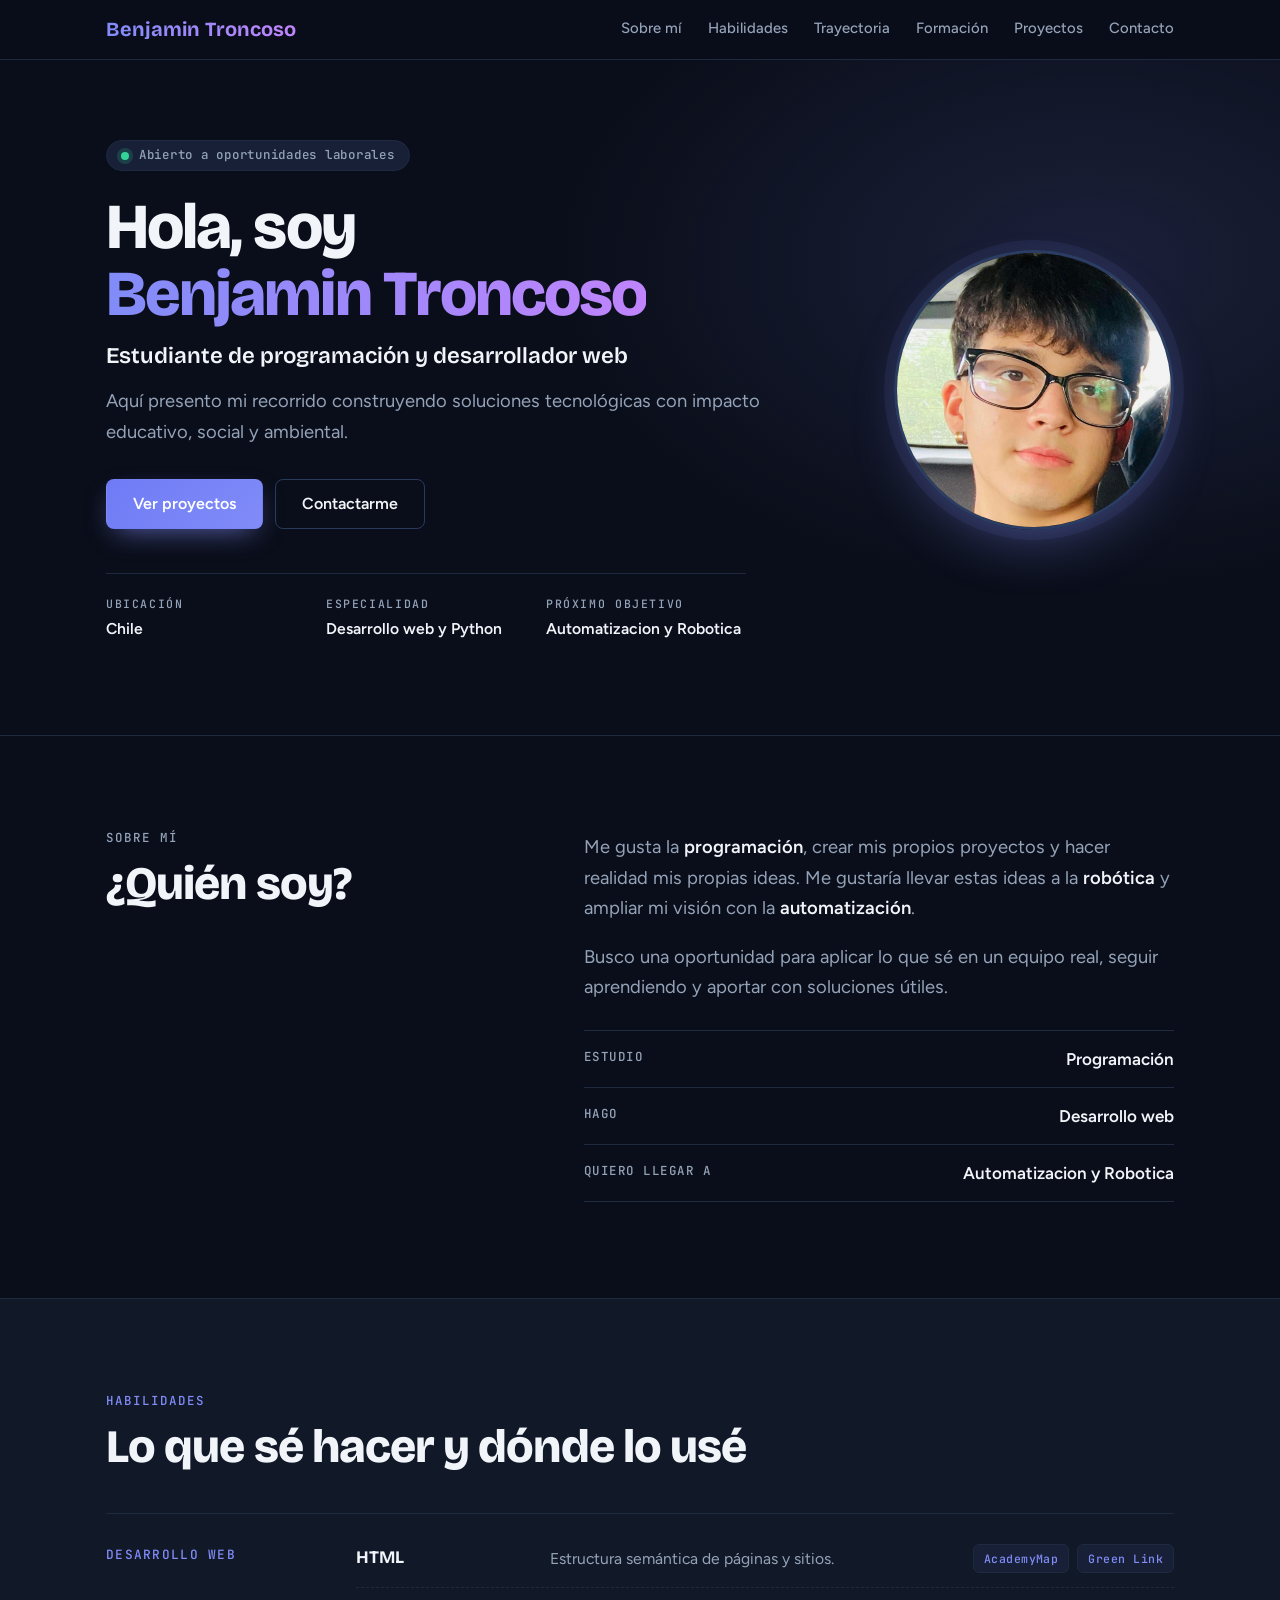
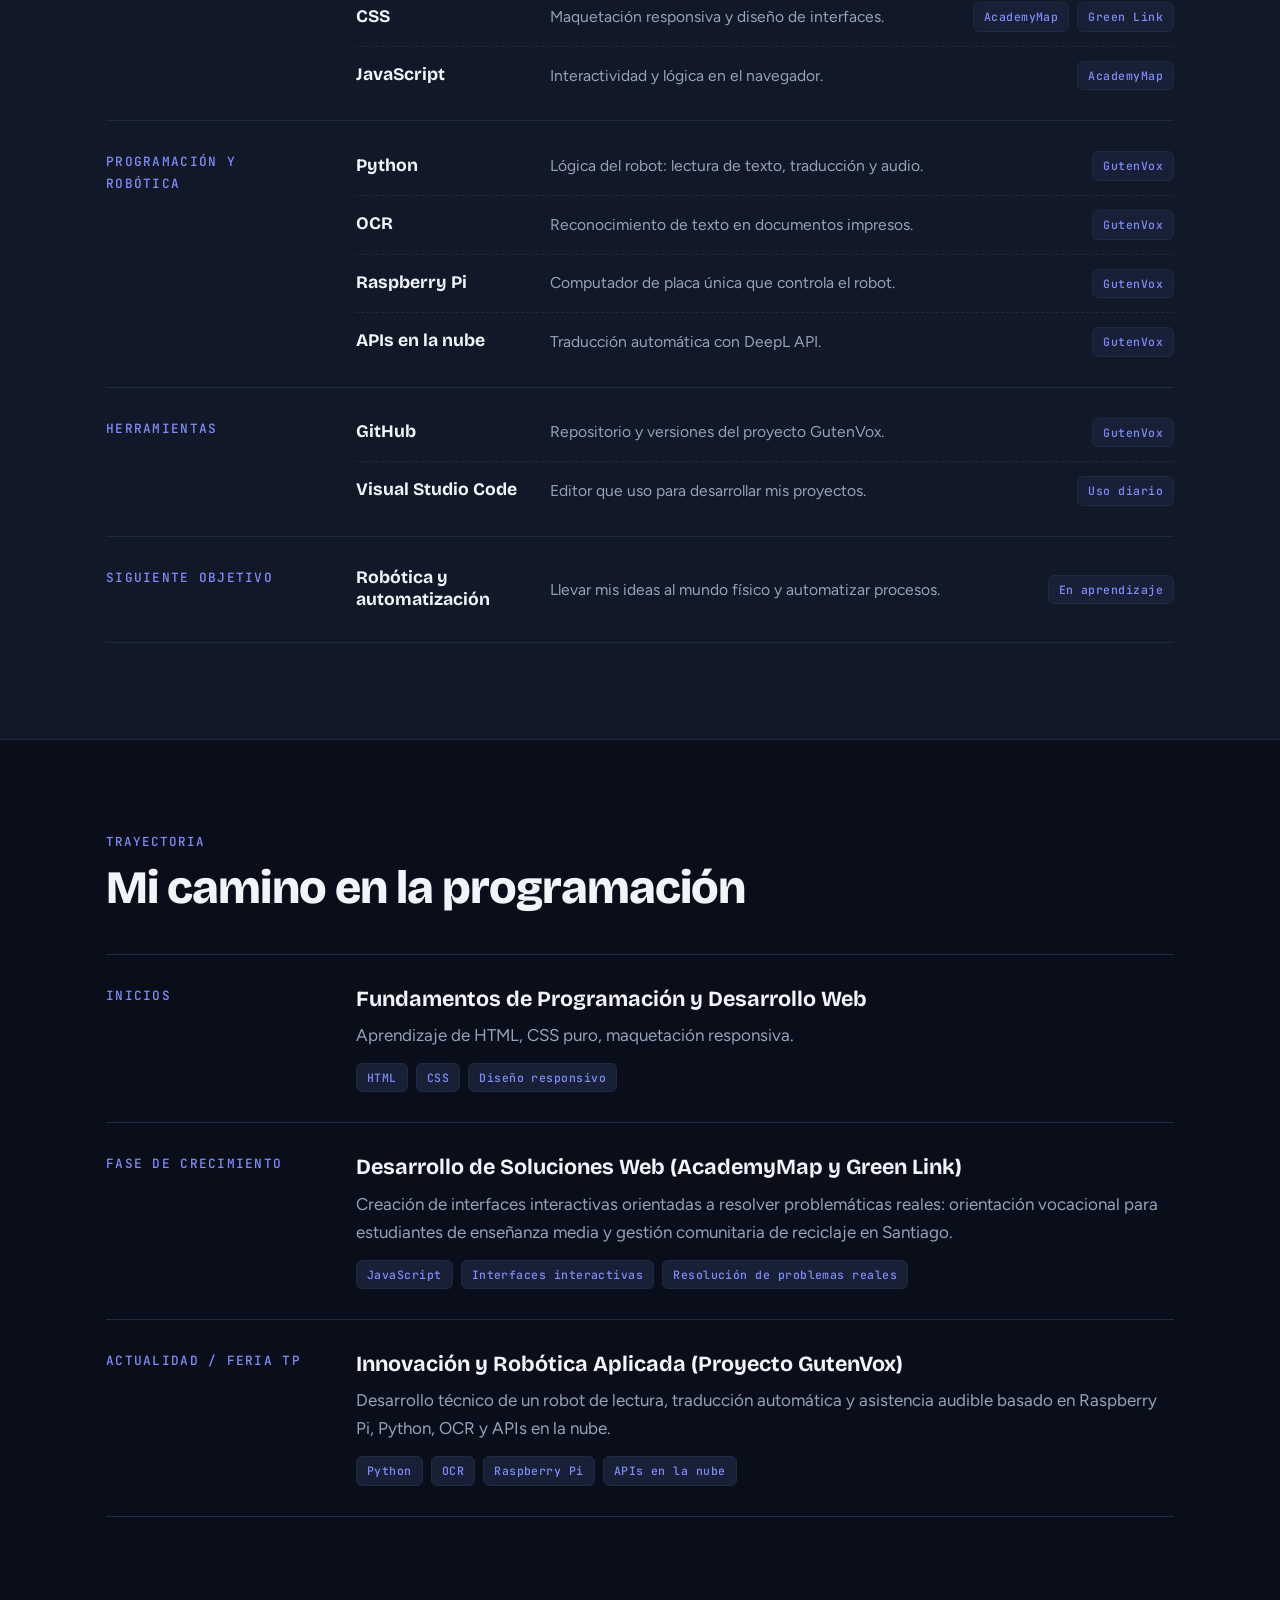
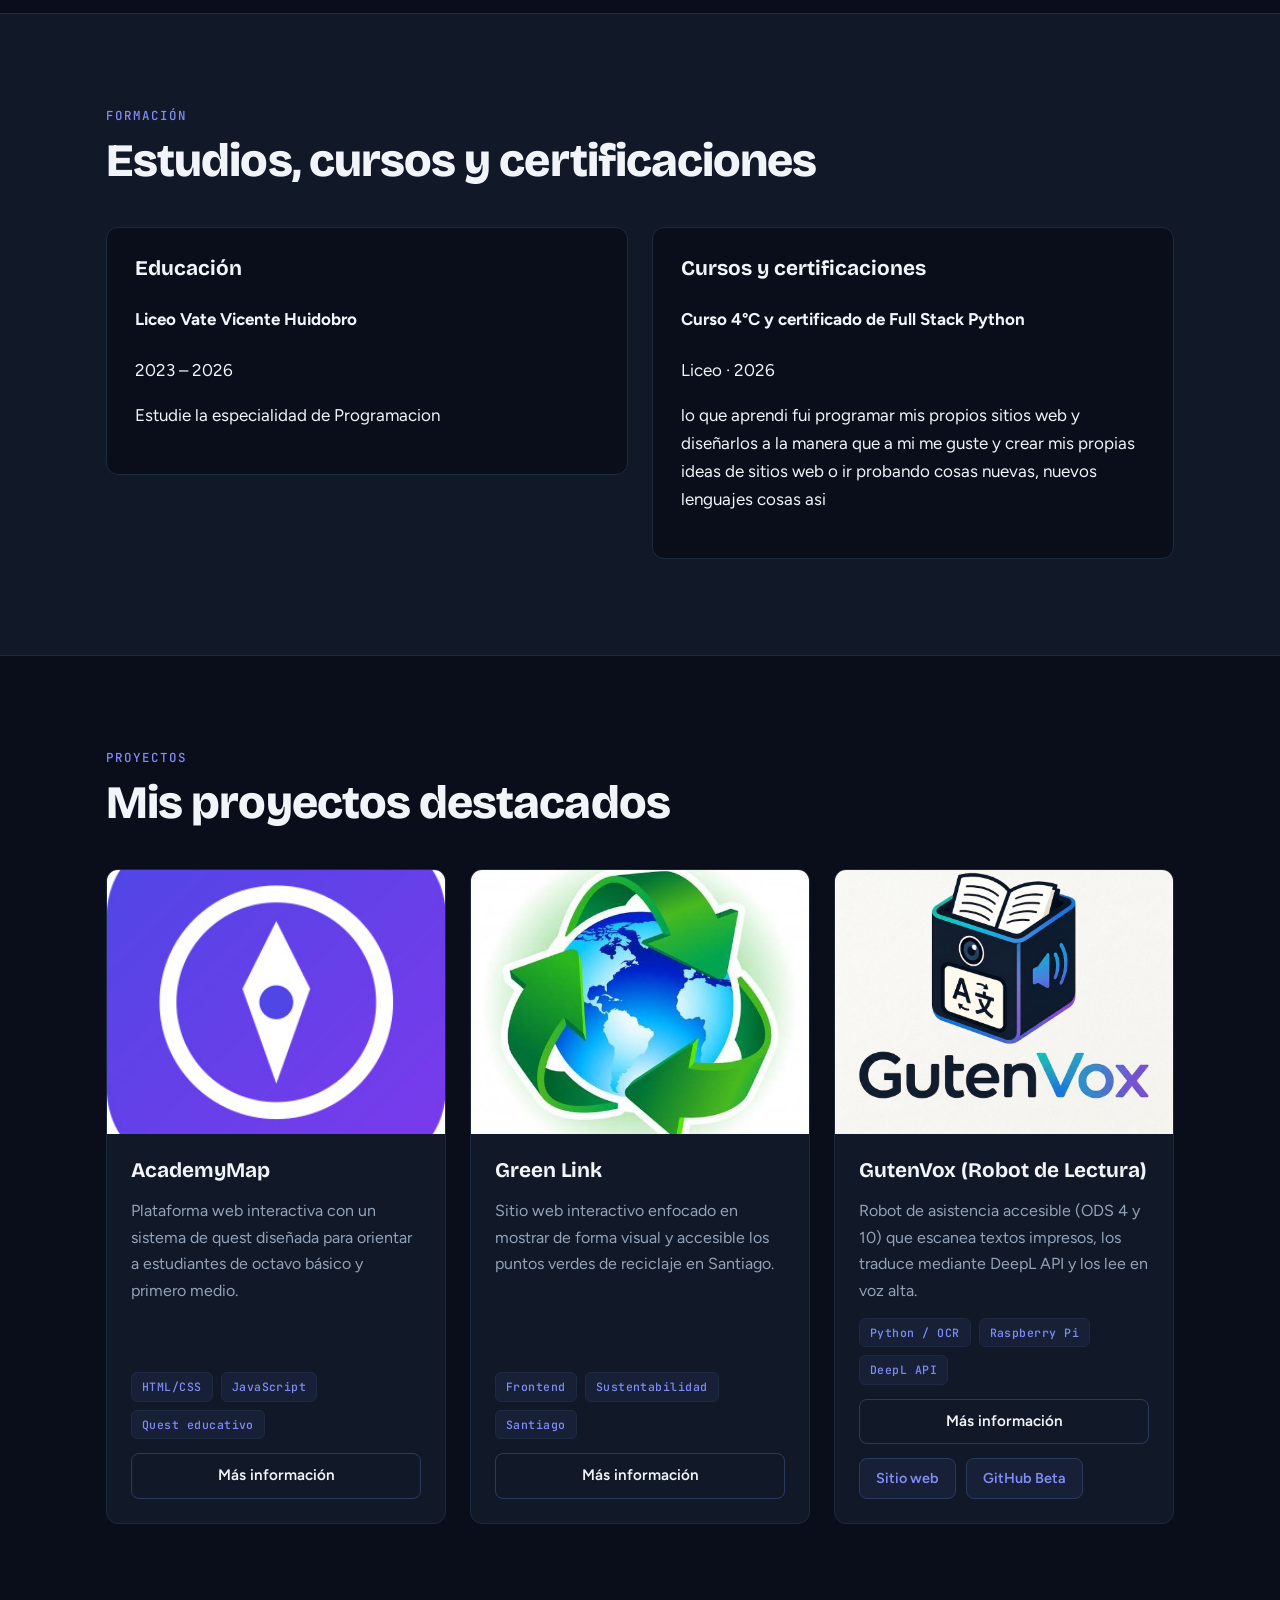
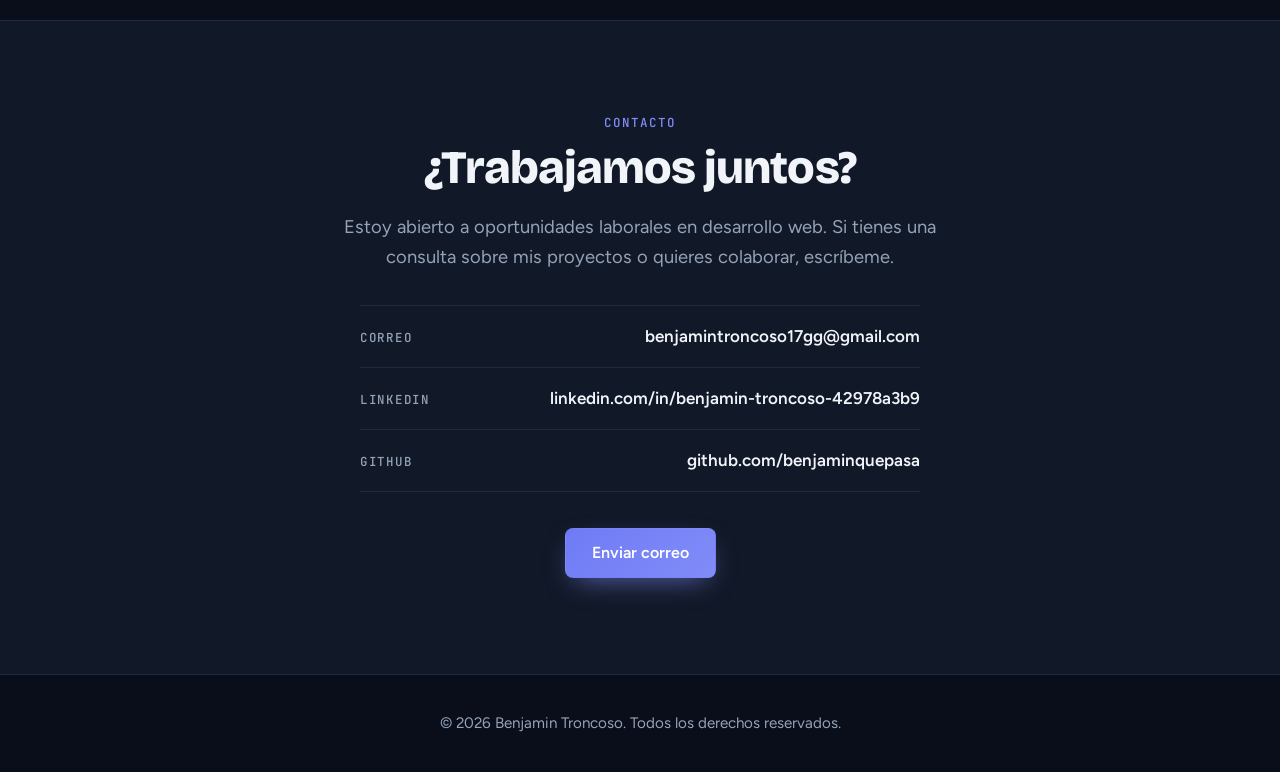
==== commit 75eab9ff: "ready" ====
--- a/index.html
+++ b/index.html
@@ -3,7 +3,11 @@
 <head>
   <meta charset="UTF-8">
   <meta name="viewport" content="width=device-width, initial-scale=1">
-  <title>Portafolio | Benjamin Troncoso</title>
+  <title>Benjamin Troncoso | Desarrollador Web</title>
+  <meta name="description" content="Portafolio de Benjamin Troncoso, estudiante de programación y desarrollador web. Proyectos en HTML, CSS, JavaScript y Python, y robótica aplicada.">
+  <meta property="og:title" content="Benjamin Troncoso | Desarrollador Web">
+  <meta property="og:description" content="Estudiante de programación y desarrollador web. Proyectos con impacto educativo, social y ambiental.">
+  <meta name="theme-color" content="#0a0e1a">
   <link rel="preconnect" href="https://fonts.googleapis.com">
   <link rel="preconnect" href="https://fonts.gstatic.com" crossorigin>
   <link rel="stylesheet" href="https://fonts.googleapis.com/css2?family=Bricolage+Grotesque:opsz,wght@12..96,600;12..96,700;12..96,800&family=Figtree:wght@400;500;600&family=JetBrains+Mono:wght@500&display=swap">
@@ -12,10 +16,13 @@
 <body>
 <header class="top">
   <div class="wrap">
-    <a class="brand" href="#inicio">Portafolio</a>
-    <nav aria-label="Principal">
+    <a class="brand" href="#inicio">Benjamin Troncoso</a>
+    <button class="menu-btn" id="menu-btn" type="button" aria-expanded="false" aria-controls="menu">Menú</button>
+    <nav id="menu" aria-label="Principal">
       <a href="#sobre-mi">Sobre mí</a>
+      <a href="#habilidades">Habilidades</a>
       <a href="#trayectoria">Trayectoria</a>
+      <a href="#formacion">Formación</a>
       <a href="#proyectos">Proyectos</a>
       <a href="#contacto">Contacto</a>
     </nav>
@@ -23,19 +30,29 @@
 </header>
 
 <main>
+  <!-- INICIO -->
   <section class="hero" id="inicio">
     <div class="wrap">
       <div>
+        <p class="estado"><span class="punto" aria-hidden="true"></span>Abierto a oportunidades laborales</p>
         <h1>Hola, soy <span class="grad">Benjamin Troncoso</span></h1>
-        <p>Estudiante de programación y desarrollador web. Aquí presento mi recorrido construyendo soluciones tecnológicas con impacto educativo, social y ambiental.</p>
+        <p class="rol">Estudiante de programación y desarrollador web</p>
+        <p class="intro">Aquí presento mi recorrido construyendo soluciones tecnológicas con impacto educativo, social y ambiental.</p>
         <div class="btns">
-          <a class="btn" href="#proyectos">Ver Proyectos</a>
-        </div>
-      </div>
-      <img class="photo" src="images/foto.jpg" alt="Retrato de Benjamin Troncoso" width="280" height="280">
-    </div>
-  </section>
-
+          <a class="btn" href="#proyectos">Ver proyectos</a>
+          <a class="btn btn-ghost" href="#contacto">Contactarme</a>
+        </div>
+        <dl class="datos">
+          <div><dt>Ubicación</dt><dd>Chile</dd></div>
+          <div><dt>Especialidad</dt><dd>Desarrollo web y Python</dd></div>
+          <div><dt>Próximo objetivo</dt><dd>Automatizacion y Robotica</dd></div>
+        </dl>
+      </div>
+      <img class="photo" src="images/avatar.jpeg" alt="Retrato de Benjamin Troncoso" width="280" height="280">
+    </div>
+  </section>
+
+  <!-- SOBRE MÍ -->
   <section id="sobre-mi">
     <div class="wrap about">
       <div>
@@ -44,25 +61,114 @@
       </div>
       <div>
         <p>Me gusta la <strong>programación</strong>, crear mis propios proyectos y hacer realidad mis propias ideas. Me gustaría llevar estas ideas a la <strong>robótica</strong> y ampliar mi visión con la <strong>automatización</strong>.</p>
+        <p>Busco una oportunidad para aplicar lo que sé en un equipo real, seguir aprendiendo y aportar con soluciones útiles.</p>
         <ul class="focus">
           <li><span>Estudio</span><span>Programación</span></li>
           <li><span>Hago</span><span>Desarrollo web</span></li>
-          <li><span>Quiero llegar a</span><span>Robótica y automatización</span></li>
+          <li><span>Quiero llegar a</span><span>Automatizacion y Robotica</span></li>
         </ul>
       </div>
     </div>
   </section>
 
-  <section class="alt" id="trayectoria">
+  <!-- HABILIDADES -->
+  <section class="alt" id="habilidades">
+    <div class="wrap">
+      <p class="eyebrow">Habilidades</p>
+      <h2>Lo que sé hacer y dónde lo usé</h2>
+      <div class="steps">
+
+        <div class="skill-group">
+          <h3>Desarrollo web</h3>
+          <ul class="skills">
+            <li>
+              <span class="s-name">HTML</span>
+              <span class="s-desc">Estructura semántica de páginas y sitios.</span>
+              <ul class="tags"><li>AcademyMap</li><li>Green Link</li></ul>
+            </li>
+            <li>
+              <span class="s-name">CSS</span>
+              <span class="s-desc">Maquetación responsiva y diseño de interfaces.</span>
+              <ul class="tags"><li>AcademyMap</li><li>Green Link</li></ul>
+            </li>
+            <li>
+              <span class="s-name">JavaScript</span>
+              <span class="s-desc">Interactividad y lógica en el navegador.</span>
+              <ul class="tags"><li>AcademyMap</li></ul>
+            </li>
+            <!-- AGREGA MÁS: copia un bloque <li>…</li> y cambia el texto -->
+          </ul>
+        </div>
+
+        <div class="skill-group">
+          <h3>Programación y robótica</h3>
+          <ul class="skills">
+            <li>
+              <span class="s-name">Python</span>
+              <span class="s-desc">Lógica del robot: lectura de texto, traducción y audio.</span>
+              <ul class="tags"><li>GutenVox</li></ul>
+            </li>
+            <li>
+              <span class="s-name">OCR</span>
+              <span class="s-desc">Reconocimiento de texto en documentos impresos.</span>
+              <ul class="tags"><li>GutenVox</li></ul>
+            </li>
+            <li>
+              <span class="s-name">Raspberry Pi</span>
+              <span class="s-desc">Computador de placa única que controla el robot.</span>
+              <ul class="tags"><li>GutenVox</li></ul>
+            </li>
+            <li>
+              <span class="s-name">APIs en la nube</span>
+              <span class="s-desc">Traducción automática con DeepL API.</span>
+              <ul class="tags"><li>GutenVox</li></ul>
+            </li>
+          </ul>
+        </div>
+
+        <div class="skill-group">
+          <h3>Herramientas</h3>
+          <ul class="skills">
+            <li>
+              <span class="s-name">GitHub</span>
+              <span class="s-desc">Repositorio y versiones del proyecto GutenVox.</span>
+              <ul class="tags"><li>GutenVox</li></ul>
+            </li>
+            <li>
+              <span class="s-name">Visual Studio Code</span>
+              <span class="s-desc">Editor que uso para desarrollar mis proyectos.</span>
+              <ul class="tags"><li>Uso diario</li></ul>
+            </li>
+          </ul>
+        </div>
+
+        <div class="skill-group">
+          <h3>Siguiente objetivo</h3>
+          <ul class="skills">
+            <li>
+              <span class="s-name">Robótica y automatización</span>
+              <span class="s-desc">Llevar mis ideas al mundo físico y automatizar procesos.</span>
+              <ul class="tags"><li>En aprendizaje</li></ul>
+            </li>
+          </ul>
+        </div>
+
+      </div>
+    </div>
+  </section>
+
+  <!-- TRAYECTORIA -->
+  <section id="trayectoria">
     <div class="wrap">
       <p class="eyebrow">Trayectoria</p>
-      <h2>Mi recorrido</h2>
+      <h2>Mi camino en la programación</h2>
       <div class="steps">
         <article class="step">
           <div class="when">Inicios</div>
           <div>
             <h3>Fundamentos de Programación y Desarrollo Web</h3>
             <p>Aprendizaje de HTML, CSS puro, maquetación responsiva.</p>
+            <ul class="tags"><li>HTML</li><li>CSS</li><li>Diseño responsivo</li></ul>
           </div>
         </article>
         <article class="step">
@@ -70,6 +176,7 @@
           <div>
             <h3>Desarrollo de Soluciones Web (AcademyMap y Green Link)</h3>
             <p>Creación de interfaces interactivas orientadas a resolver problemáticas reales: orientación vocacional para estudiantes de enseñanza media y gestión comunitaria de reciclaje en Santiago.</p>
+            <ul class="tags"><li>JavaScript</li><li>Interfaces interactivas</li><li>Resolución de problemas reales</li></ul>
           </div>
         </article>
         <article class="step">
@@ -77,25 +184,57 @@
           <div>
             <h3>Innovación y Robótica Aplicada (Proyecto GutenVox)</h3>
             <p>Desarrollo técnico de un robot de lectura, traducción automática y asistencia audible basado en Raspberry Pi, Python, OCR y APIs en la nube.</p>
-          </div>
-        </article>
-      </div>
-    </div>
-  </section>
-
+            <ul class="tags"><li>Python</li><li>OCR</li><li>Raspberry Pi</li><li>APIs en la nube</li></ul>
+          </div>
+        </article>
+        <!--
+          AGREGAR OTRA ETAPA: copia un bloque <article class="step">…</article> completo.
+          En <div class="when"> puedes poner el año, por ejemplo: 2024 – 2025
+        -->
+      </div>
+    </div>
+  </section>
+
+  <!-- FORMACIÓN -->
+  <section class="alt" id="formacion">
+    <div class="wrap">
+      <p class="eyebrow">Formación</p>
+      <h2>Estudios, cursos y certificaciones</h2>
+      <div class="duo">
+        <div class="panel">
+          <h3>Educación</h3>
+            <h4>Liceo Vate Vicente Huidobro</h4>
+            <p class="meta">2023 – 2026</p>
+            <p>Estudie la especialidad de Programacion</p>
+          </article>
+        </div>
+        <div class="panel">
+          <h3>Cursos y certificaciones</h3>
+            <h4>Curso 4°C y certificado de Full Stack Python</h4>
+            <p class="meta">Liceo · 2026</p>
+            <p>lo que aprendi fui programar mis propios sitios web y diseñarlos a la 
+              manera que a mi me guste y crear mis propias ideas de sitios web o ir probando 
+              cosas nuevas, nuevos lenguajes cosas asi
+            </p>
+          </article>
+        </div>
+      </div>
+    </div>
+  </section>
+
+  <!-- PROYECTOS -->
   <section id="proyectos">
     <div class="wrap">
       <p class="eyebrow">Proyectos</p>
       <h2>Mis proyectos destacados</h2>
       <div class="cards">
         <article class="card">
-          <img src="images/academymap.svg" alt="Logo de AcademyMap: una brújula blanca sobre fondo violeta" width="396" height="264">
+          <img src="images/academymap.jpg" alt="Logo de AcademyMap: una brújula blanca sobre fondo violeta" width="396" height="264">
           <div class="body">
             <h3>AcademyMap</h3>
             <p class="desc">Plataforma web interactiva con un sistema de quest diseñada para orientar a estudiantes de octavo básico y primero medio.</p>
             <ul class="tags"><li>HTML/CSS</li><li>JavaScript</li><li>Quest educativo</li></ul>
-            <button class="more" type="button" aria-expanded="false" aria-controls="d1">Más información</button>
-            <p class="detail" id="d1" hidden>Interfaz interactiva de orientación vocacional para estudiantes de enseñanza media.</p>
+            <button class="more" type="button" data-proyecto="academymap" aria-haspopup="dialog">Más información</button>
           </div>
         </article>
 
@@ -105,8 +244,7 @@
             <h3>Green Link</h3>
             <p class="desc">Sitio web interactivo enfocado en mostrar de forma visual y accesible los puntos verdes de reciclaje en Santiago.</p>
             <ul class="tags"><li>Frontend</li><li>Sustentabilidad</li><li>Santiago</li></ul>
-            <button class="more" type="button" aria-expanded="false" aria-controls="d2">Más información</button>
-            <p class="detail" id="d2" hidden>Gestión comunitaria de reciclaje en Santiago, con una interfaz pensada para encontrar puntos verdes con facilidad.</p>
+            <button class="more" type="button" data-proyecto="greenlink" aria-haspopup="dialog">Más información</button>
           </div>
         </article>
 
@@ -116,8 +254,7 @@
             <h3>GutenVox (Robot de Lectura)</h3>
             <p class="desc">Robot de asistencia accesible (ODS 4 y 10) que escanea textos impresos, los traduce mediante DeepL API y los lee en voz alta.</p>
             <ul class="tags"><li>Python / OCR</li><li>Raspberry Pi</li><li>DeepL API</li></ul>
-            <button class="more" type="button" aria-expanded="false" aria-controls="d3">Más información</button>
-            <p class="detail" id="d3" hidden>Robot de lectura, traducción automática y asistencia audible basado en Raspberry Pi, Python, OCR y APIs en la nube. Proyecto de la Feria TP.</p>
+            <button class="more" type="button" data-proyecto="gutenvox" aria-haspopup="dialog">Más información</button>
             <div class="links">
               <a href="#" rel="noopener">Sitio web</a>
               <a href="#" rel="noopener">GitHub Beta</a>
@@ -128,18 +265,42 @@
     </div>
   </section>
 
+  <!-- CONTACTO -->
   <section class="alt contact" id="contacto">
     <div class="wrap">
       <p class="eyebrow">Contacto</p>
-      <h2>¡Hablemos!</h2>
-      <p>¿Tienes alguna consulta sobre mis proyectos o quieres colaborar? Escríbeme un mensaje.</p>
-      <a class="btn" href="mailto:tu-correo@ejemplo.com">Enviar correo</a>
-      <div class="mail">tu-correo@ejemplo.com</div>
+      <h2>¿Trabajamos juntos?</h2>
+      <p>Estoy abierto a oportunidades laborales en desarrollo web. Si tienes una consulta sobre mis proyectos o quieres colaborar, escríbeme.</p>
+      <ul class="canales">
+        <li><span>Correo</span><a href="mailto:tu-correo@ejemplo.com">benjamintroncoso17gg@gmail.com</a></li>
+        <li><span>LinkedIn</span><a href="https://www.linkedin.com/in/benjamin-troncoso-42978a3b9" target="_blank" rel="noopener">linkedin.com/in/benjamin-troncoso-42978a3b9</a></li>
+        <li><span>GitHub</span><a href="https://github.com/benjaminquepasa" target="_blank" rel="noopener">github.com/benjaminquepasa</a></li>
+      </ul>
+      <div class="btns centrado">
+        <a class="btn" href="mailto:tu-correo@ejemplo.com">Enviar correo</a>
+      </div>
     </div>
   </section>
 </main>
 
 <footer>© 2026 Benjamin Troncoso. Todos los derechos reservados.</footer>
+
+<dialog class="modal" id="modal" aria-labelledby="modal-titulo">
+  <div class="modal-panel">
+    <button class="modal-close" id="modal-cerrar" type="button" aria-label="Cerrar ventana">&times;</button>
+    <div class="modal-grid">
+      <img class="modal-img" id="modal-img" src="" alt="">
+      <div class="modal-body">
+        <p class="eyebrow" id="modal-etiqueta"></p>
+        <h3 id="modal-titulo"></h3>
+        <div id="modal-secciones"></div>
+        <h4>Tecnologías</h4>
+        <ul class="tags" id="modal-tags"></ul>
+        <div class="links" id="modal-links"></div>
+      </div>
+    </div>
+  </div>
+</dialog>
 
 <script src="js/main.js"></script>
 </body>
--- a/static/css/style.css
+++ b/static/css/style.css
@@ -7,8 +7,8 @@
   --line: #1e2a40;
   --accent: #818cf8;
   --accent-2: #c084fc;
-  --accent-ink: #0a0e1a;
   --chip: #172036;
+  --ok: #34d399;
   --font-display: "Bricolage Grotesque", "Segoe UI", system-ui, sans-serif;
   --font-body: "Figtree", "Segoe UI", system-ui, sans-serif;
   --font-mono: "JetBrains Mono", ui-monospace, Menlo, monospace;
@@ -22,7 +22,7 @@
   font: 400 1.0625rem/1.65 var(--font-body);
   -webkit-font-smoothing: antialiased;
 }
-@media (prefers-reduced-motion: reduce) { html { scroll-behavior: auto; } * { transition: none !important; } }
+@media (prefers-reduced-motion: reduce) { html { scroll-behavior: auto; } * { transition: none !important; animation: none !important; } }
 a { color: inherit; text-decoration: none; }
 img { max-width: 100%; }
 :focus-visible { outline: 2px solid var(--accent-2); outline-offset: 3px; border-radius: 4px; }
@@ -30,46 +30,76 @@
 
 /* Barra superior */
 header.top { position: sticky; top: env(safe-area-inset-top, 0px); z-index: 20; background: rgba(10,14,26,.92); backdrop-filter: blur(10px); border-bottom: 1px solid var(--line); }
-header.top .wrap { display: flex; align-items: center; justify-content: space-between; gap: 8px 24px; flex-wrap: wrap; padding-block: 14px; }
-.brand { font: 700 1.35rem/1 var(--font-display); background: linear-gradient(90deg, var(--accent), var(--accent-2)); -webkit-background-clip: text; background-clip: text; color: transparent; }
-nav { display: flex; gap: 6px 28px; flex-wrap: wrap; }
-nav a { font-weight: 500; font-size: .95rem; color: var(--muted); padding: 4px 0; border-bottom: 2px solid transparent; transition: color .2s, border-color .2s; }
-nav a:hover { color: var(--fg); border-color: var(--accent); }
+header.top .wrap { display: flex; align-items: center; justify-content: space-between; gap: 8px 24px; flex-wrap: wrap; padding-block: 12px; }
+.brand { font: 700 1.25rem/1 var(--font-display); background: linear-gradient(90deg, var(--accent), var(--accent-2)); -webkit-background-clip: text; background-clip: text; color: transparent; }
+nav { display: flex; align-items: center; gap: 6px 26px; flex-wrap: wrap; }
+nav a { font-weight: 500; font-size: .93rem; color: var(--muted); padding: 4px 0; border-bottom: 2px solid transparent; transition: color .2s, border-color .2s; }
+.menu-btn { display: none; font: 600 .9rem/1 var(--font-body); color: var(--fg); background: var(--chip); border: 1px solid #2a3a5c; border-radius: 8px; padding: 10px 14px; cursor: pointer; }
 
 /* Secciones */
 section { padding-block: 96px; scroll-margin-top: 70px; border-top: 1px solid var(--line); }
 section.alt { background: var(--band); }
 .eyebrow { font: 500 .78rem/1 var(--font-mono); letter-spacing: .16em; text-transform: uppercase; color: var(--accent); margin: 0 0 14px; }
 h2 { font: 800 clamp(2rem, 4.5vw, 2.9rem)/1.1 var(--font-display); letter-spacing: -.02em; margin: 0 0 40px; text-wrap: balance; }
-.lead { color: var(--muted); }
 
 /* Inicio */
-.hero { border-top: 0; padding-block: 88px 104px; background: radial-gradient(ellipse 60% 70% at 85% 30%, rgba(129,140,248,.14), transparent 70%), var(--bg); }
+.hero { border-top: 0; padding-block: 80px 96px; background: radial-gradient(ellipse 60% 70% at 85% 30%, rgba(129,140,248,.14), transparent 70%), var(--bg); }
 .hero .wrap { display: grid; grid-template-columns: minmax(0, 1fr) auto; align-items: center; gap: 48px; }
-.hero h1 { font: 800 clamp(2.4rem, 6vw, 4rem)/1.05 var(--font-display); letter-spacing: -.03em; margin: 0 0 22px; text-wrap: balance; }
+.estado { display: inline-flex; align-items: center; gap: 10px; margin: 0 0 22px; padding: 8px 14px; font: 500 .78rem/1 var(--font-mono); letter-spacing: .06em; color: var(--muted); background: var(--chip); border: 1px solid var(--line); border-radius: 999px; }
+.punto { width: 8px; height: 8px; border-radius: 50%; background: var(--ok); box-shadow: 0 0 0 4px rgba(52,211,153,.18); }
+.hero h1 { font: 800 clamp(2.4rem, 6vw, 4rem)/1.05 var(--font-display); letter-spacing: -.03em; margin: 0 0 14px; text-wrap: balance; }
 .grad { background: linear-gradient(90deg, var(--accent), var(--accent-2)); -webkit-background-clip: text; background-clip: text; color: transparent; }
-.hero p { max-width: 38em; color: var(--muted); font-size: 1.2rem; margin: 0 0 34px; }
+.rol { font: 600 clamp(1.1rem, 2.4vw, 1.4rem)/1.3 var(--font-display); margin: 0 0 16px; color: var(--fg); }
+.intro { max-width: 38em; color: var(--muted); font-size: 1.15rem; margin: 0 0 32px; }
 .btns { display: flex; flex-wrap: wrap; gap: 12px; }
-.btn { display: inline-block; font: 600 1rem/1 var(--font-body); padding: 16px 28px; border-radius: 8px; background: linear-gradient(135deg, #6f7bf5, var(--accent)); color: #fff; box-shadow: 0 10px 28px -10px rgba(129,140,248,.7); transition: transform .2s, box-shadow .2s; border: 0; cursor: pointer; }
+.btns.centrado { justify-content: center; }
+.btn { display: inline-block; font: 600 1rem/1 var(--font-body); padding: 16px 26px; border-radius: 8px; background: linear-gradient(135deg, #6f7bf5, var(--accent)); color: #fff; box-shadow: 0 10px 28px -10px rgba(129,140,248,.7); transition: transform .2s, box-shadow .2s, background .2s, border-color .2s; border: 1px solid transparent; cursor: pointer; }
 .btn:hover { transform: translateY(-2px); box-shadow: 0 16px 32px -10px rgba(129,140,248,.8); }
-.photo { width: clamp(180px, 26vw, 280px); aspect-ratio: 1; border-radius: 50%; object-fit: cover; border: 3px solid #2c3d63; box-shadow: 0 0 0 10px rgba(129,140,248,.08), 0 24px 60px -20px rgba(129,140,248,.45); }
+.btn-ghost { background: transparent; color: var(--fg); border-color: #2a3a5c; box-shadow: none; }
+.btn-ghost:hover { background: var(--chip); border-color: var(--accent); box-shadow: none; }
+.datos { display: grid; grid-template-columns: repeat(3, minmax(0, 1fr)); gap: 20px; margin: 44px 0 0; padding-top: 24px; border-top: 1px solid var(--line); max-width: 640px; }
+.datos dt { font: 500 .72rem/1 var(--font-mono); letter-spacing: .14em; text-transform: uppercase; color: var(--muted); margin: 0 0 8px; }
+.datos dd { margin: 0; font-weight: 600; font-size: .98rem; line-height: 1.4; }
+.photo { width: clamp(180px, 26vw, 280px); height: auto; aspect-ratio: 1; border-radius: 50%; object-fit: cover; border: 3px solid #2c3d63; box-shadow: 0 0 0 10px rgba(129,140,248,.08), 0 24px 60px -20px rgba(129,140,248,.45); }
 
 /* Sobre mí */
 .about { display: grid; grid-template-columns: minmax(0, 5fr) minmax(0, 7fr); gap: 56px; align-items: start; }
 .about p { margin: 0 0 18px; color: var(--muted); font-size: 1.15rem; }
+.about p.eyebrow { font-size: .78rem; margin: 0 0 14px; }
 .about p strong { color: var(--fg); font-weight: 600; }
 .focus { list-style: none; padding: 0; margin: 28px 0 0; display: grid; gap: 0; border-top: 1px solid var(--line); }
 .focus li { display: flex; justify-content: space-between; gap: 16px; padding: 14px 0; border-bottom: 1px solid var(--line); }
 .focus span:first-child { font: 500 .78rem/1.9 var(--font-mono); letter-spacing: .12em; text-transform: uppercase; color: var(--muted); }
 .focus span:last-child { font-weight: 600; text-align: right; }
 
-/* Trayectoria */
+/* Habilidades y trayectoria */
 .steps { display: grid; gap: 0; }
-.step { display: grid; grid-template-columns: 210px minmax(0, 1fr); gap: 12px 40px; padding: 30px 0; border-bottom: 1px solid var(--line); }
-.step:first-child { border-top: 1px solid var(--line); }
-.step .when { font: 500 .8rem/1.7 var(--font-mono); letter-spacing: .1em; text-transform: uppercase; color: var(--accent); }
+.step, .skill-group { display: grid; grid-template-columns: 210px minmax(0, 1fr); gap: 12px 40px; padding: 30px 0; border-bottom: 1px solid var(--line); }
+.step:first-child, .skill-group:first-child { border-top: 1px solid var(--line); }
+.step .when, .skill-group h3 { font: 500 .8rem/1.7 var(--font-mono); letter-spacing: .1em; text-transform: uppercase; color: var(--accent); margin: 0; }
 .step h3 { font: 700 1.35rem/1.3 var(--font-display); margin: 0 0 8px; }
-.step p { margin: 0; color: var(--muted); }
+.step p { margin: 0 0 14px; color: var(--muted); }
+.skills { list-style: none; margin: 0; padding: 0; }
+.skills > li { display: grid; grid-template-columns: 170px minmax(0, 1fr) auto; gap: 8px 24px; align-items: center; padding: 14px 0; border-bottom: 1px dashed var(--line); }
+.skills > li:first-child { padding-top: 0; }
+.skills > li:last-child { padding-bottom: 0; border-bottom: 0; }
+.s-name { font: 700 1.1rem/1.3 var(--font-display); }
+.s-desc { color: var(--muted); font-size: .98rem; }
+.skills .tags { margin: 0; justify-content: flex-end; }
+
+.tags { display: flex; flex-wrap: wrap; gap: 8px; margin: 0; padding: 0; list-style: none; }
+.tags li { font: 500 .72rem/1 var(--font-mono); letter-spacing: .04em; color: var(--accent); background: var(--chip); border: 1px solid var(--line); border-radius: 6px; padding: 8px 10px; }
+
+/* Formación */
+.duo { display: grid; grid-template-columns: repeat(auto-fit, minmax(min(100%, 320px), 1fr)); gap: 24px; align-items: start; }
+.panel { background: var(--bg); border: 1px solid var(--line); border-radius: 12px; padding: 28px; min-width: 0; }
+.panel h3 { font: 700 1.3rem/1.25 var(--font-display); margin: 0 0 20px; }
+.item + .item { margin-top: 16px; }
+.item h4 { font: 700 1.1rem/1.3 var(--font-display); margin: 0 0 4px; }
+.item .meta { font: 500 .78rem/1.5 var(--font-mono); letter-spacing: .06em; color: var(--accent); margin: 0 0 8px; }
+.item p { margin: 0; color: var(--muted); font-size: .98rem; }
+.pendiente { border: 1px dashed #3b4d78; border-radius: 10px; padding: 18px 20px; }
+.pendiente::before { content: "Completa estos datos"; display: block; margin-bottom: 10px; font: 500 .68rem/1 var(--font-mono); letter-spacing: .12em; text-transform: uppercase; color: var(--accent-2); }
 
 /* Proyectos */
 .cards { display: grid; grid-template-columns: repeat(auto-fit, minmax(min(100%, 300px), 1fr)); gap: 24px; align-items: stretch; }
@@ -79,28 +109,66 @@
 .card .body { display: flex; flex-direction: column; gap: 14px; flex: 1; padding: 24px; }
 .card h3 { font: 700 1.3rem/1.25 var(--font-display); margin: 0; }
 .card .desc { margin: 0; color: var(--muted); font-size: 1rem; }
-.tags { display: flex; flex-wrap: wrap; gap: 8px; margin-top: auto; padding: 0; list-style: none; }
-.tags li { font: 500 .72rem/1 var(--font-mono); letter-spacing: .04em; color: var(--accent); background: var(--chip); border: 1px solid var(--line); border-radius: 6px; padding: 8px 10px; }
+.card .tags { margin-top: auto; }
 .more { font: 600 .95rem/1 var(--font-body); color: var(--fg); background: transparent; border: 1px solid #2a3a5c; border-radius: 8px; padding: 14px; cursor: pointer; transition: background .2s, border-color .2s; }
 .more:hover { background: var(--chip); border-color: var(--accent); }
-.detail { margin: 0; color: var(--fg); font-size: .98rem; padding: 14px 16px; background: var(--chip); border-radius: 8px; border-left: 3px solid var(--accent-2); }
 .links { display: flex; gap: 10px; flex-wrap: wrap; }
 .links a { font: 600 .9rem/1 var(--font-body); color: var(--accent); background: var(--chip); border: 1px solid #2a3a5c; border-radius: 8px; padding: 12px 16px; transition: border-color .2s; }
 .links a:hover { border-color: var(--accent); }
 
+/* Ventana de información del proyecto */
+.modal { padding: 0; border: 1px solid #2a3a5c; border-radius: 16px; background: var(--band); color: var(--fg); width: min(780px, calc(100% - 32px)); max-height: none; overflow: hidden; box-shadow: 0 40px 100px -20px rgba(0,0,0,.85); }
+.modal[open] { animation: modal-in .22s ease-out; }
+.modal::backdrop { background: rgba(5,8,16,.8); backdrop-filter: blur(4px); }
+@keyframes modal-in { from { opacity: 0; transform: translateY(14px) scale(.98); } to { opacity: 1; transform: none; } }
+html.modal-open { overflow: hidden; }
+.modal-panel { position: relative; max-height: calc(100vh - 34px); max-height: calc(100dvh - 34px); overflow-y: auto; padding: 32px; }
+.modal-close { position: absolute; top: 12px; right: 12px; width: 40px; height: 40px; border-radius: 50%; border: 1px solid #2a3a5c; background: var(--chip); color: var(--fg); font: 400 1.7rem/1 var(--font-body); cursor: pointer; display: grid; place-items: center; padding: 0 0 3px; transition: border-color .2s, background .2s; }
+.modal-close:hover { border-color: var(--accent); background: #1d2a47; }
+.modal-grid { display: grid; grid-template-columns: minmax(0, 250px) minmax(0, 1fr); gap: 32px; align-items: start; }
+.modal-img { display: block; width: 100%; aspect-ratio: 3 / 2; object-fit: cover; border-radius: 10px; background: var(--chip); border: 1px solid var(--line); }
+.modal-body { min-width: 0; display: flex; flex-direction: column; gap: 12px; padding-right: 36px; }
+.modal-body .eyebrow { margin: 0; letter-spacing: .1em; line-height: 1.5; }
+.modal-body h3 { font: 800 1.85rem/1.15 var(--font-display); letter-spacing: -.02em; margin: 0 0 4px; text-wrap: balance; }
+.modal-body h4 { font: 500 .74rem/1 var(--font-mono); letter-spacing: .14em; text-transform: uppercase; color: var(--accent); margin: 14px 0 0; }
+.modal-body p { margin: 0; color: var(--muted); font-size: 1rem; }
+.modal-body h4 + p { margin-top: 6px; }
+.modal-body .links { margin-top: 10px; }
+.modal-body .links:empty { display: none; }
+
 /* Contacto */
 .contact { text-align: center; }
 .contact h2 { margin-bottom: 18px; }
-.contact p { max-width: 34em; margin: 0 auto 30px; color: var(--muted); font-size: 1.15rem; }
-.mail { margin-top: 20px; font: 500 .95rem/1 var(--font-mono); color: var(--muted); user-select: all; }
+.contact > .wrap > p:not(.eyebrow) { max-width: 36em; margin: 0 auto 32px; color: var(--muted); font-size: 1.15rem; }
+.canales { list-style: none; margin: 0 auto 36px; padding: 0; max-width: 560px; border-top: 1px solid var(--line); text-align: left; }
+.canales li { display: flex; justify-content: space-between; align-items: baseline; gap: 16px; flex-wrap: wrap; padding: 16px 0; border-bottom: 1px solid var(--line); }
+.canales span { font: 500 .78rem/1.6 var(--font-mono); letter-spacing: .14em; text-transform: uppercase; color: var(--muted); }
+.canales a { font-weight: 600; word-break: break-word; border-bottom: 1px solid transparent; transition: color .2s, border-color .2s; }
+.canales a:hover { color: var(--accent); border-color: var(--accent); }
 
 footer { border-top: 1px solid var(--line); padding-block: 36px; text-align: center; color: var(--muted); font-size: .95rem; }
 
+@media (max-width: 960px) {
+  .menu-btn { display: inline-block; }
+  nav { display: none; flex-basis: 100%; flex-direction: column; align-items: stretch; gap: 0; padding-bottom: 8px; }
+  nav.abierto { display: flex; }
+  nav a { padding: 12px 0; border-bottom: 1px solid var(--line); }
+  nav a.nav-cv { margin-top: 12px; text-align: center; }
+}
 @media (max-width: 820px) {
   section { padding-block: 72px; }
-  .hero { padding-block: 56px 72px; }
+  .hero { padding-block: 48px 72px; }
   .hero .wrap { grid-template-columns: minmax(0, 1fr); }
-  .photo { order: -1; width: 168px; }
-  .about { grid-template-columns: minmax(0, 1fr); gap: 32px; }
-  .step { grid-template-columns: minmax(0, 1fr); gap: 4px; }
+  .photo { order: -1; width: 168px; height: 168px; }
+  .datos { grid-template-columns: minmax(0, 1fr); gap: 16px; }
+  .about { grid-template-columns: minmax(0, 1fr); gap: 20px; }
+  .about h2 { margin-bottom: 0; }
+  .step, .skill-group { grid-template-columns: minmax(0, 1fr); gap: 8px; }
+  .skills > li { grid-template-columns: minmax(0, 1fr); gap: 6px; }
+  .skills .tags { justify-content: flex-start; }
+  .panel { padding: 22px; }
+  .modal-panel { padding: 20px; }
+  .modal-grid { grid-template-columns: minmax(0, 1fr); gap: 20px; }
+  .modal-body { padding-right: 0; }
+  .modal-body h3 { font-size: 1.6rem; }
 }
